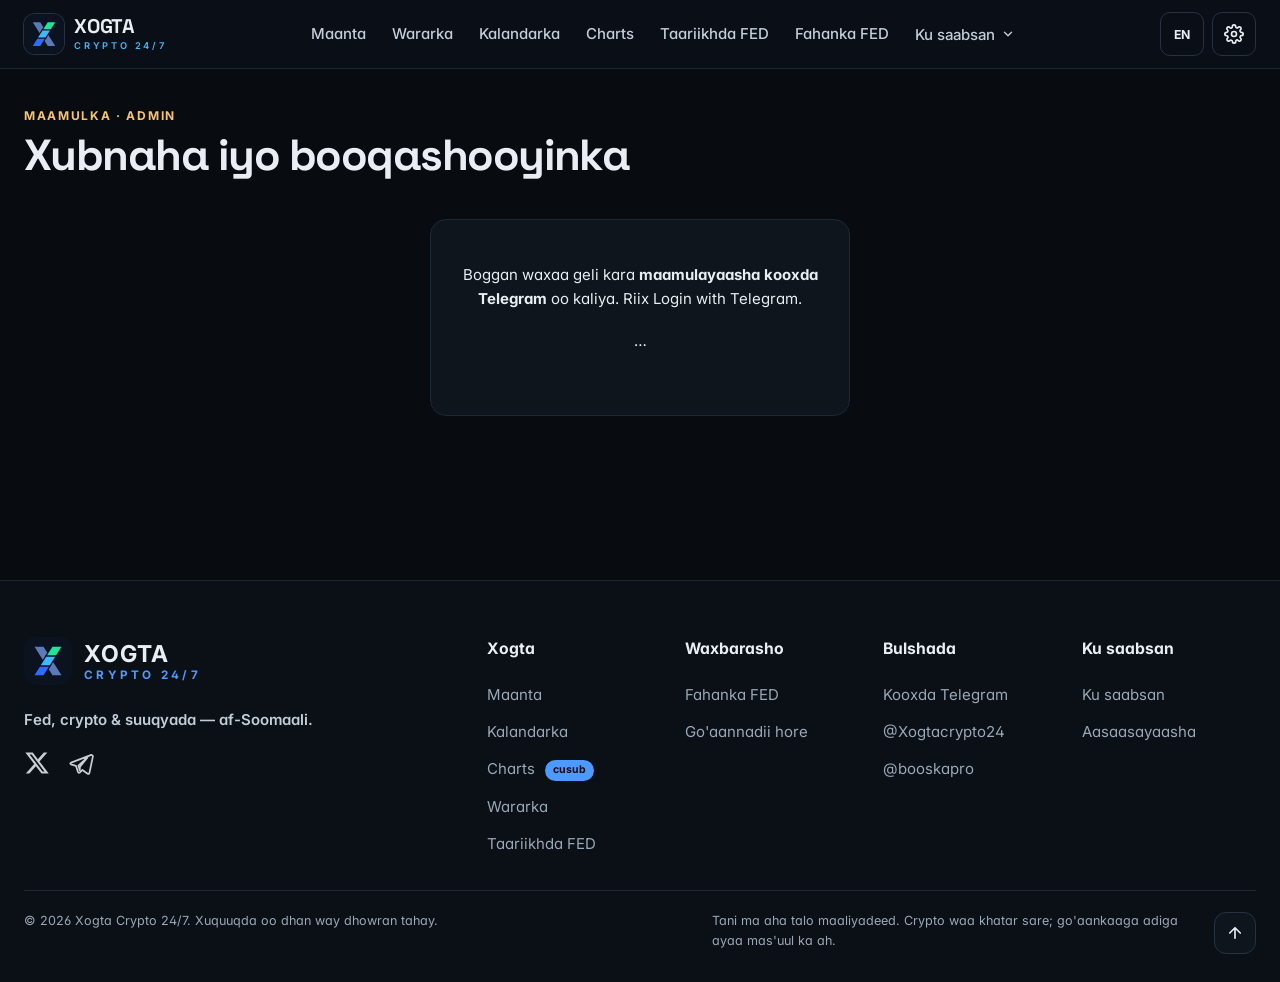
==== admin.html @ 995b8562 "Add files via upload" ====
<!DOCTYPE html>
<html lang="so">
<head>
  <meta charset="utf-8">
  <meta name="viewport" content="width=device-width, initial-scale=1">
  <meta name="robots" content="noindex, nofollow">
  <title>Maamulka · Xogta Crypto 24/7</title>
  <meta name="theme-color" content="#0B1220">
  <link rel="icon" href="logo.svg" type="image/svg+xml">
  <link rel="preconnect" href="https://fonts.googleapis.com">
  <link rel="preconnect" href="https://fonts.gstatic.com" crossorigin>
  <link href="https://fonts.googleapis.com/css2?family=Inter:wght@400;500;600;700&family=Space+Grotesk:wght@500;600;700&display=swap" rel="stylesheet">
  <link rel="stylesheet" href="style.css">
  <script src="config.js"></script>
  <script src="layout.js"></script>
  <style>
    .ad { padding-top: 34px; padding-bottom: 60px; }
    .ad-login { max-width: 420px; margin: 40px auto; text-align: center; }
    .ad-login #ad-w { display: flex; justify-content: center; margin-top: 18px; min-height: 44px; }
    .ad-msg { margin-top: 14px; color: var(--muted); font-size: .9rem; } .ad-msg.bad { color: #F05A5F; }
    .ad-kp { display: grid; grid-template-columns: repeat(4, minmax(0, 1fr)); gap: 12px; margin: 18px 0 22px; }
    .ad-kp div { background: var(--card); border: 1px solid var(--line); border-radius: 16px; padding: 14px 16px; }
    .ad-kp span { display: block; font-size: .75rem; color: var(--muted); } .ad-kp b { font-family: var(--font-display); font-size: 1.7rem; }
    .ad-row { display: flex; justify-content: space-between; align-items: center; gap: 12px; flex-wrap: wrap; margin: 26px 0 10px; }
    .ad-row h2 { margin: 0; font-family: var(--font-display); font-size: 1.25rem; }
    .ad-tools { display: flex; gap: 8px; } .ad-tools input { background: var(--card); border: 1px solid var(--line-2); color: var(--text); border-radius: 10px; padding: 8px 12px; font: inherit; font-size: .85rem; min-width: 200px; }
    .ad-btn { background: var(--text); color: var(--bg); border: 0; border-radius: 10px; padding: 8px 14px; font: 700 .82rem Inter, sans-serif; cursor: pointer; }
    .ad-tbl { width: 100%; border-collapse: collapse; background: var(--card); border: 1px solid var(--line); border-radius: 16px; overflow: hidden; font-size: .86rem; }
    .ad-tbl th { text-align: left; font-size: .72rem; letter-spacing: .05em; text-transform: uppercase; color: var(--muted); background: var(--card-2); padding: 10px 12px; }
    .ad-tbl td { padding: 10px 12px; border-top: 1px solid var(--line); vertical-align: middle; }
    .ad-u { display: flex; align-items: center; gap: 10px; } .ad-u img, .ad-u i { width: 32px; height: 32px; border-radius: 50%; background: var(--card-2); flex-shrink: 0; }
    .ad-u a { color: var(--accent-ink); text-decoration: none; font-size: .78rem; }
    .ad-tag { font-size: .7rem; font-weight: 800; padding: 3px 8px; border-radius: 999px; } .ad-tag.y { background: rgba(43,214,123,.15); color: #2BD67B; } .ad-tag.n { background: rgba(240,90,95,.15); color: #F05A5F; } .ad-tag.a { background: rgba(63,184,255,.15); color: #3FB8FF; }
    .ad-days { width: 100%; border-collapse: collapse; font-size: .82rem; background: var(--card); border: 1px solid var(--line); border-radius: 16px; overflow: hidden; }
    .ad-days th, .ad-days td { padding: 8px 10px; text-align: right; border-top: 1px solid var(--line); } .ad-days th { color: var(--muted); font-size: .7rem; text-transform: uppercase; background: var(--card-2); border-top: 0; } .ad-days td:first-child, .ad-days th:first-child { text-align: left; }
    .ad-scroll { overflow-x: auto; }
    @media (max-width: 760px) { .ad-kp { grid-template-columns: repeat(2, minmax(0, 1fr)); } .ad-hide { display: none; } }
  </style>
</head>
<body>
<header data-header="admin"></header>
<main class="wrap ad">
  <span class="eyebrow">MAAMULKA · ADMIN</span>
  <h1 class="h1">Xubnaha iyo booqashooyinka</h1>
  <div id="ad"></div>
</main>
<footer data-footer></footer>
<script>
(function () {
  "use strict";
  const root = document.getElementById("ad");
  const esc = (s) => String(s == null ? "" : s).replace(/&/g, "&amp;").replace(/</g, "&lt;").replace(/>/g, "&gt;").replace(/"/g, "&quot;");
  const get = (k) => { try { return localStorage.getItem(k); } catch (e) { return null; } };
  const set = (k, v) => { try { v == null ? localStorage.removeItem(k) : localStorage.setItem(k, v); } catch (e) {} };
  const api = (op, body) => fetch("/api/member?op=" + op, { method: body ? "POST" : "GET", headers: { "Content-Type": "application/json" }, body: body ? JSON.stringify(body) : undefined }).then((r) => r.json());
  const dt = (t) => t ? new Date(t).toLocaleString("en-GB", { day: "numeric", month: "short", year: "numeric", hour: "2-digit", minute: "2-digit" }) : "—";
  let DATA = null;

  function login(msg, bad) {
    root.innerHTML = `<div class="ad-login card" style="padding:28px">
      <p>Boggan waxaa geli kara <b>maamulayaasha kooxda Telegram</b> oo kaliya. Riix Login with Telegram.</p>
      <div id="ad-w">…</div><div class="ad-msg${bad ? " bad" : ""}">${msg || ""}</div></div>`;
    api("bot").then((r) => {
      if (!r || !r.bot) { root.querySelector(".ad-msg").textContent = "Bot-ka lama helin."; return; }
      const sc = document.createElement("script"); sc.async = true; sc.src = "https://telegram.org/js/telegram-widget.js?22";
      sc.setAttribute("data-telegram-login", r.bot); sc.setAttribute("data-size", "large"); sc.setAttribute("data-radius", "12"); sc.setAttribute("data-onauth", "XCAdmin(user)");
      const w = root.querySelector("#ad-w"); w.innerHTML = ""; w.appendChild(sc);
    });
  }
  window.XCAdmin = async (user) => {
    const r = await api("login", { user });
    if (r && r.t) { set("xc-mem", r.t); load(); }
    else login(r && r.error ? esc(r.error) : "Ma tihid maamule kooxda.", true);
  };
  async function load() {
    const t = get("xc-mem");
    if (!t) return login();
    root.innerHTML = `<p class="ad-msg">Xogta ayaa soo socota…</p>`;
    const r = await api("list", { t }).catch(() => null);
    if (!r || r.error) return login(r && r.error ? esc(r.error) : "", true);
    DATA = r; render("");
  }
  function render(q) {
    const r = DATA, now = Date.now(), d7 = now - 7 * 864e5;
    const mem = r.members.filter((m) => m.member), today = new Date().toISOString().slice(0, 10);
    const newToday = r.members.filter((m) => m.first && new Date(m.first).toISOString().slice(0, 10) === today).length;
    const new7 = r.members.filter((m) => (m.first || 0) > d7).length, act7 = r.members.filter((m) => (m.last || 0) > d7).length;
    const rows = r.members.filter((m) => !q || (m.name + " " + m.username).toLowerCase().includes(q.toLowerCase()));
    const sum = (k) => r.days.reduce((a, d) => a + (d[k] || 0), 0);
    root.innerHTML = (r.kv ? "" : `<p class="ad-msg bad">Database (KV) lama helin.</p>`) + `
      <div class="ad-kp">
        <div><span>Xubnaha bogga (Telegram login)</span><b>${mem.length}</b></div>
        <div><span>Kooxda Telegram (wadarta)</span><b>${r.group != null ? r.group.toLocaleString("en-US") : "—"}</b></div>
        <div><span>Cusub maanta · 7 maalin</span><b>${newToday} · ${new7}</b></div>
        <div><span>Firfircoon 7 maalin</span><b>${act7}</b></div>
      </div>
      <div class="ad-row"><h2>14-kii maalmood ee u dambeeyay</h2><span class="ad-msg" style="margin:0">Qufulka la arkay: ${sum("charts:gate") + sum("kalandarka:gate") + sum("lacagta:gate")} · login cusub: ${sum("joins")}</span></div>
      <div class="ad-scroll"><table class="ad-days"><tr><th>Maalin</th><th>Charts (bilaash)</th><th>Charts (xubno)</th><th>Kalandarka (bilaash)</th><th>Kalandarka (xubno)</th><th>Qufulka la arkay</th><th>Login cusub</th></tr>
      ${r.days.slice().reverse().map((d) => `<tr><td>${esc(d.d)}</td><td>${d["charts:view"] || 0}</td><td>${d["charts:member"] || 0}</td><td>${d["kalandarka:view"] || 0}</td><td>${d["kalandarka:member"] || 0}</td><td>${(d["charts:gate"] || 0) + (d["kalandarka:gate"] || 0) + (d["lacagta:gate"] || 0)}</td><td>${d.joins || 0}</td></tr>`).join("")}</table></div>
      <div class="ad-row"><h2>Xubnaha (${rows.length})</h2><div class="ad-tools"><input id="ad-q" placeholder="Raadi magac ama @username" value="${esc(q)}"><button class="ad-btn" id="ad-csv">Soo deji CSV</button></div></div>
      <div class="ad-scroll"><table class="ad-tbl"><tr><th>Qofka</th><th>Xaaladda</th><th class="ad-hide">Ku biiray</th><th>Booqashadii u dambaysay</th><th class="ad-hide">Booqasho</th></tr>
      ${rows.map((m) => `<tr><td><div class="ad-u">${m.photo ? `<img src="${esc(m.photo)}" alt="" loading="lazy">` : "<i></i>"}<div><b>${esc(m.name)}</b><br>${m.username ? `<a href="https://t.me/${esc(m.username)}" target="_blank" rel="noopener">@${esc(m.username)}</a>` : `<span class="ad-msg">ID ${esc(m.id)}</span>`}</div></div></td>
        <td>${m.admin ? '<span class="ad-tag a">Admin</span>' : m.member ? '<span class="ad-tag y">Xubin</span>' : '<span class="ad-tag n">Kooxda kuma jiro</span>'}</td>
        <td class="ad-hide">${dt(m.first)}</td><td>${dt(m.last)}</td><td class="ad-hide">${m.views || 0}</td></tr>`).join("") || `<tr><td colspan="5" class="ad-msg">Weli xubno ma jiraan.</td></tr>`}</table></div>
      <p class="ad-msg" style="margin-top:16px"><a href="#" id="ad-out">Ka bax (logout)</a></p>`;
    const qi = root.querySelector("#ad-q");
    qi.addEventListener("input", () => { const v = qi.value; render(v); const n = root.querySelector("#ad-q"); n.focus(); n.setSelectionRange(v.length, v.length); });
    root.querySelector("#ad-csv").addEventListener("click", () => {
      const lines = [["id", "name", "username", "status", "first", "last", "views"].join(",")].concat(r.members.map((m) => [m.id, m.name, m.username, m.admin ? "admin" : m.member ? "member" : "not-member", m.first ? new Date(m.first).toISOString() : "", m.last ? new Date(m.last).toISOString() : "", m.views || 0].map((v) => '"' + String(v).replace(/"/g, '""') + '"').join(",")));
      const a = document.createElement("a"); a.href = URL.createObjectURL(new Blob([lines.join("\n")], { type: "text/csv" })); a.download = "xubnaha-xogta-crypto-" + new Date().toISOString().slice(0, 10) + ".csv"; a.click();
    });
    root.querySelector("#ad-out").addEventListener("click", (e) => { e.preventDefault(); set("xc-mem", null); login(); });
  }
  load();
})();
</script>
</body>
</html>
---- style.css ----
@import url("https://fonts.googleapis.com/css2?family=Inter+Tight:wght@500;600;700;800&display=swap");
/* =========================================================
   Xogta Crypto 24/7 — naqshadda guud
   Midabada waxay ku jiraan "variables" (--bg, --accent ...).
   Mugdi (dark) waa caadi; iftiin (light) waa [data-theme="light"].
   ========================================================= */
:root {
  --bg: #080B10;
  --bg-2: #0B1017;
  --card: #0F151D;
  --card-2: #0B1017;
  --line: #1C2733;
  --line-2: #263240;
  --text: #E8EEF4;
  --text-2: #C3CDD7;
  --muted: #9AA7B4;
  --accent: #4C9AFF;
  --accent-ink: #4C9AFF;
  --on-accent: #080B10;
  --up: #3DD68C;
  --down: #FF7A6B;
  --hawk: #F5A524;
  --hawk-soft: #F5C46B;
  --hawk-bg: #1E1A0E;
  --hawk-line: #4A3B16;
  --dove: #8CC2FF;
  --dove-bg: #0E1A2B;
  --dove-line: #1D3557;
  --ok-bg: #0E2A1D;
  --ok: #5BE49B;
  --radius: 16px;
  --font-scale: 1;
  color-scheme: dark;
}
[data-theme="light"] {
  --bg: #F6F7F9;
  --bg-2: #FFFFFF;
  --card: #FFFFFF;
  --card-2: #F3F5F8;
  --line: #E3E7EC;
  --line-2: #D5DBE2;
  --text: #0F172A;
  --text-2: #334155;
  --muted: #5B6675;
  --up: #047857;
  --down: #C2410C;
  --hawk: #B45309;
  --hawk-soft: #92400E;
  --hawk-bg: #FFF7ED;
  --hawk-line: #FED7AA;
  --dove: #1D4ED8;
  --dove-bg: #EFF6FF;
  --dove-line: #BFDBFE;
  --ok-bg: #ECFDF5;
  --ok: #047857;
  color-scheme: light;
}

* { box-sizing: border-box; }
html { scroll-behavior: smooth; scroll-padding-top: 130px; font-size: calc(15px * var(--font-scale)); }
body {
  margin: 0;
  background: var(--bg);
  color: var(--text);
  font: 400 1rem/1.55 Inter, system-ui, -apple-system, sans-serif;
  -webkit-font-smoothing: antialiased;
}
a { color: var(--accent-ink); }
img { max-width: 100%; }
.wrap { max-width: 1320px; margin: 0 auto; padding: 0 24px; }
.accent { color: var(--accent-ink); }
.muted { color: var(--muted); }
.small { font-size: .87rem; }
.mono { font-family: "JetBrains Mono", ui-monospace, monospace; }
.r { text-align: right; }
.up { color: var(--up); }
.down { color: var(--down); }
.hawk { color: var(--hawk); }
.dove { color: var(--dove); }
.sr-only { position: absolute; width: 1px; height: 1px; overflow: hidden; clip: rect(0 0 0 0); white-space: nowrap; }

/* ---------- Header ---------- */
.site-header { position: sticky; top: 0; z-index: 20; background: color-mix(in srgb, var(--bg-2) 92%, transparent); backdrop-filter: blur(10px); border-bottom: 1px solid var(--line); }
.header-row { display: flex; align-items: center; justify-content: space-between; gap: 14px; padding-top: 12px; padding-bottom: 12px; flex-wrap: wrap; }
.brand { display: flex; align-items: center; gap: 10px; text-decoration: none; color: var(--text); }
.brand-mark { width: 40px; height: 40px; border-radius: 11px; background: var(--accent); display: grid; place-items: center; flex: none; }
.brand-mark svg { stroke: var(--on-accent); }
.brand-name { font-family: "Space Grotesk", sans-serif; font-weight: 700; font-size: 1.35rem; letter-spacing: -0.02em; }
.main-nav { display: flex; gap: 2px; flex-wrap: wrap; }
.main-nav a { padding: 10px 12px; border-radius: 8px; color: var(--text-2); text-decoration: none; font-weight: 500; white-space: nowrap; }
.main-nav a:hover { background: var(--card-2); color: var(--text); }
.main-nav a[aria-current="page"] { background: var(--card-2); color: var(--text); font-weight: 700; }
.header-tools { display: flex; align-items: center; gap: 8px; }
.icon-btn { width: 44px; height: 44px; border-radius: 10px; border: 1px solid var(--line-2); background: transparent; color: var(--text); display: grid; place-items: center; cursor: pointer; }
.icon-btn:hover { background: var(--card-2); }
.status { display: inline-flex; align-items: center; gap: 8px; padding: 6px 12px; border-radius: 999px; font-size: .85rem; font-weight: 600; background: var(--card-2); color: var(--muted); white-space: nowrap; }
.status .dot { width: 8px; height: 8px; border-radius: 50%; background: var(--muted); }
.status.live { background: var(--ok-bg); color: var(--ok); }
.status.live .dot { background: var(--ok); animation: pulse 1.6s infinite; }
.status.warn { background: var(--hawk-bg); color: var(--hawk-soft); }
.status.warn .dot { background: var(--hawk); }
@keyframes pulse { 0%,100% { opacity: 1; } 50% { opacity: .35; } }

@media (max-width: 860px) {
  .main-nav { order: 3; width: 100%; flex-wrap: nowrap; overflow-x: auto; }
  .main-nav a { padding: 8px 10px; font-size: .93rem; }
  .brand-name { font-size: 1.15rem; }
  .brand-mark { width: 34px; height: 34px; }
  .header-row { padding-top: 10px; padding-bottom: 6px; }
}

/* ---------- Theme panel ---------- */
.theme-panel { position: absolute; right: 24px; top: 100%; margin-top: 8px; width: 310px; background: var(--card); border: 1px solid var(--line-2); border-radius: 16px; padding: 18px; display: flex; flex-direction: column; gap: 14px; box-shadow: 0 18px 40px rgba(0,0,0,.35); z-index: 30; }
.theme-panel[hidden] { display: none; }
.theme-panel h2 { margin: 0; font-size: 1.05rem; }
.theme-panel .label { font-size: .85rem; color: var(--muted); margin-bottom: 8px; }
.swatches { display: flex; gap: 10px; flex-wrap: wrap; }
.swatch { width: 44px; height: 44px; border-radius: 50%; border: 3px solid transparent; cursor: pointer; }
.swatch[aria-pressed="true"] { border-color: var(--text); }
.seg { display: grid; grid-template-columns: repeat(3, minmax(0, 1fr)); gap: 8px; }
.seg button { padding: 10px 6px; border-radius: 10px; border: 1px solid var(--line-2); background: transparent; color: var(--text-2); font: 600 .87rem Inter, sans-serif; cursor: pointer; min-height: 44px; }
.seg button[aria-pressed="true"] { border: 2px solid var(--accent); color: var(--text); }

/* ---------- Ticker ---------- */
.ticker { overflow: hidden; border-top: 1px solid var(--line); background: var(--card-2); }
.ticker-track { display: flex; gap: 32px; width: max-content; padding: 9px 24px; font: 500 .87rem "JetBrains Mono", monospace; white-space: nowrap; animation: scroll 55s linear infinite; }
.ticker:hover .ticker-track { animation-play-state: paused; }
.ticker-item .sym { color: var(--muted); margin-right: 6px; }
@keyframes scroll { from { transform: translateX(0); } to { transform: translateX(-50%); } }
@media (prefers-reduced-motion: reduce) { .ticker-track { animation: none; } html { scroll-behavior: auto; } }

/* ---------- Sections & cards ---------- */
.section { padding: 28px 0 6px; }
.section-head { display: flex; justify-content: space-between; align-items: flex-end; gap: 16px; flex-wrap: wrap; margin-bottom: 16px; }
.eyebrow { display: inline-block; font-size: .8rem; font-weight: 700; letter-spacing: .08em; color: var(--hawk-soft); margin-bottom: 6px; text-transform: uppercase; }
.h1 { font-family: "Space Grotesk", sans-serif; font-size: clamp(1.9rem, 4vw, 2.9rem); line-height: 1.1; letter-spacing: -0.02em; margin: 0 0 10px; }
.h2 { font-family: "Space Grotesk", sans-serif; font-size: clamp(1.35rem, 2.3vw, 1.75rem); line-height: 1.2; margin: 0; }
.h3 { font-family: "Space Grotesk", sans-serif; font-size: 1.25rem; margin: 4px 0 10px; }
.lead { font-size: 1.12rem; color: var(--text-2); margin: 0; max-width: 760px; }
.note { font-size: .87rem; color: var(--muted); margin: 12px 0 0; }
.card { background: var(--card); border: 1px solid var(--line); border-radius: var(--radius); padding: 20px; }
.card-2 { background: var(--card-2); border-radius: 12px; padding: 14px; }
.grid { display: grid; gap: 14px; grid-template-columns: repeat(auto-fit, minmax(var(--min, 240px), 1fr)); }
.chip { display: inline-flex; align-items: center; gap: 6px; padding: 3px 10px; border-radius: 999px; font-size: .8rem; font-weight: 700; background: var(--card-2); color: var(--text-2); }
.chip.ok { background: var(--ok-bg); color: var(--ok); }
.chip.hawk { background: var(--hawk-bg); color: var(--hawk-soft); }
.chip.dove { background: var(--dove-bg); color: var(--dove); }
.btn { display: inline-flex; align-items: center; justify-content: center; gap: 8px; padding: 12px 18px; min-height: 44px; border-radius: 10px; border: 0; background: var(--accent); color: var(--on-accent); font: 700 .95rem Inter, sans-serif; text-decoration: none; cursor: pointer; }
.btn.ghost { background: transparent; color: var(--text); border: 1px solid var(--line-2); }

/* ---------- KPI ---------- */
.kpi { display: flex; flex-direction: column; gap: 4px; }
.kpi-label { font-size: .87rem; color: var(--muted); }
.kpi-value { font-family: "Space Grotesk", sans-serif; font-size: 1.95rem; font-weight: 700; line-height: 1.15; }
.kpi-sub { font-size: .87rem; color: var(--muted); }
.fng-bar { position: relative; height: 8px; border-radius: 4px; margin-top: 8px; background: linear-gradient(90deg, #FF7A6B, #F5A524 35%, #9AA7B4 50%, #8BD17C 65%, #3DD68C); }
.fng-pin { position: absolute; top: -4px; width: 4px; height: 16px; border-radius: 2px; background: var(--text); left: 50%; transition: left .6s; display: none; }

/* ---------- FED decisions ---------- */
.decision { background: var(--card-2); border: 1px solid var(--line); border-radius: 14px; padding: 18px; display: flex; flex-direction: column; gap: 6px; }
.decision.next { background: var(--hawk-bg); border-color: var(--hawk-line); }
.decision .when { font-size: .78rem; font-weight: 700; letter-spacing: .06em; color: var(--muted); text-transform: uppercase; }
.decision.next .when { color: var(--hawk-soft); }
.decision .what { font-family: "Space Grotesk", sans-serif; font-size: 1.5rem; font-weight: 700; }
.decision .detail { color: var(--text-2); }
.countdown { display: flex; gap: 10px; flex-wrap: wrap; }
.countdown div { background: var(--card); border: 1px solid var(--line); border-radius: 10px; padding: 8px 12px; text-align: center; min-width: 64px; }
.countdown b { display: block; font: 700 1.4rem "JetBrains Mono", monospace; }
.countdown span { font-size: .75rem; color: var(--muted); }

/* ---------- Coins table ---------- */
.table-card { padding: 0; overflow: hidden; }
.table-scroll { overflow-x: auto; }
table.data { width: 100%; border-collapse: collapse; }
.data th { text-align: left; font-size: .78rem; font-weight: 600; letter-spacing: .05em; text-transform: uppercase; color: var(--muted); padding: 14px 16px; border-bottom: 1px solid var(--line); white-space: nowrap; }
.data th.r { text-align: right; }
.data td { padding: 14px 16px; border-bottom: 1px solid var(--line); white-space: nowrap; }
.data tr:last-child td { border-bottom: 0; }
.data tbody tr:hover { background: var(--card-2); }
.coin-cell { display: flex; align-items: center; gap: 12px; }
.coin-icon { width: 32px; height: 32px; border-radius: 50%; display: grid; place-items: center; font: 700 .8rem Inter, sans-serif; color: #080B10; flex: none; }
.coin-name { font-weight: 600; }
.coin-sym { color: var(--muted); font-size: .87rem; }
.price { font-family: "JetBrains Mono", monospace; font-weight: 700; border-radius: 6px; padding: 2px 6px; transition: background-color .8s; }
.flash-up { background-color: rgba(61, 214, 140, .25); transition: none; }
.flash-down { background-color: rgba(255, 122, 107, .25); transition: none; }
.chg { font-weight: 700; }
.rank { color: var(--muted); width: 32px; }
.spark { display: block; margin-left: auto; }
.skeleton { display: inline-block; height: 14px; width: 80px; border-radius: 4px; background: linear-gradient(90deg, var(--card-2), var(--line), var(--card-2)); background-size: 200% 100%; animation: shimmer 1.4s infinite; }
@keyframes shimmer { from { background-position: 200% 0; } to { background-position: -200% 0; } }
@media (max-width: 760px) { .hide-sm { display: none; } .data td, .data th { padding: 12px 10px; } }
@media (max-width: 480px) {
  .hide-xs { display: none; }
  .coin-icon { display: none; }
  .data td, .data th { padding: 12px 8px; }
  .price, .chg { font-size: .87rem; }
  .kpi-value { font-size: 1.65rem; }
}

/* ---------- Soon ---------- */
.soon { border-style: dashed; border-color: var(--line-2); }
.soon-list { margin: 12px 0 0; padding-left: 20px; color: var(--text-2); }
.soon-list li { margin: 4px 0; }

/* ---------- FED education ---------- */
.chain { display: flex; flex-wrap: wrap; gap: 10px; align-items: stretch; }
.step { flex: 1 1 160px; background: var(--card); border: 1px solid var(--line); border-radius: 14px; padding: 16px; display: flex; flex-direction: column; gap: 4px; }
.step .num, .num { font: 500 .8rem "JetBrains Mono", monospace; color: var(--accent-ink); }
.step span:last-child { font-size: .87rem; color: var(--muted); }
.step.hi { background: var(--hawk-bg); border-color: var(--hawk-line); }
.step.hi .num { color: var(--hawk-soft); }
.chev { display: flex; align-items: center; color: var(--muted); font-size: 22px; }
@media (max-width: 760px) { .chev { display: none; } }
.effects { list-style: none; margin: 0; padding: 0; display: flex; flex-direction: column; gap: 8px; }
.effects li { display: flex; justify-content: space-between; gap: 12px; padding: 10px 12px; background: var(--card-2); border-radius: 10px; }
.side-hawk { border-color: var(--hawk-line); }
.side-dove { border-color: var(--dove-line); }

.lessons { display: flex; flex-direction: column; gap: 10px; }
.lesson { background: var(--card); border: 1px solid var(--line); border-radius: 14px; }
.lesson summary { list-style: none; cursor: pointer; padding: 18px 20px; display: flex; gap: 16px; align-items: center; min-height: 44px; }
.lesson summary::-webkit-details-marker { display: none; }
.lesson summary .num { flex: none; width: 70px; }
.lesson summary b { font-size: 1.08rem; flex: 1; }
.lesson summary .time { color: var(--muted); font-size: .85rem; white-space: nowrap; }
.lesson summary::after { content: "+"; font-size: 1.4rem; color: var(--muted); width: 20px; text-align: center; }
.lesson[open] summary::after { content: "−"; }
.lesson[open] { border-color: var(--accent); }
.lesson-body { padding: 0 20px 20px 106px; color: var(--text-2); }
.lesson-body p { margin: 0 0 10px; max-width: 780px; }
.lesson-body .example { background: var(--card-2); border-radius: 10px; padding: 12px 14px; margin-top: 6px; }
@media (max-width: 640px) { .lesson-body { padding: 0 18px 18px; } .lesson summary .num { width: auto; } }
.gloss .card p, .values .card p { margin: 4px 0 0; font-size: .93rem; color: var(--text-2); }

/* ---------- About ---------- */
.founder { display: flex; gap: 28px; align-items: center; flex-wrap: wrap; padding: 32px; }
.founder-photo { width: 150px; height: 150px; border-radius: 24px; background: var(--card-2); border: 1px solid var(--line-2); display: grid; place-items: center; font: 700 4rem "Space Grotesk", sans-serif; color: var(--accent); flex: none; overflow: hidden; }
.founder-photo img { width: 100%; height: 100%; object-fit: cover; }
.founder-body { flex: 1 1 380px; }
.founder-name { font-family: "Space Grotesk", sans-serif; font-size: 2.6rem; margin: 0; line-height: 1.1; }
.socials { display: flex; flex-wrap: wrap; gap: 8px; margin-top: 14px; }

/* ---------- Footer ---------- */
.site-footer { margin-top: 48px; border-top: 1px solid var(--line); background: var(--bg-2); }
.footer-grid { display: grid; gap: 24px; grid-template-columns: repeat(auto-fit, minmax(180px, 1fr)); padding-top: 32px; }
.footer-grid a { display: block; color: var(--text-2); text-decoration: none; padding: 4px 0; }
.footer-grid a:hover { color: var(--text); }
.footer-bottom { display: flex; justify-content: space-between; gap: 12px; flex-wrap: wrap; padding: 18px 0 28px; margin-top: 24px; border-top: 1px solid var(--line); font-size: .82rem; color: var(--muted); }

/* ---------- Taariikhda FED ---------- */
.chips { display: flex; flex-wrap: wrap; gap: 6px; }
.chips button { padding: 9px 13px; min-height: 40px; border-radius: 8px; border: 1px solid var(--line-2); background: var(--card); color: var(--text-2); font: 600 .87rem Inter, sans-serif; cursor: pointer; }
.chips button[aria-pressed="true"] { background: var(--text); color: var(--bg); border-color: var(--text); }
.years { display: grid; grid-template-columns: repeat(auto-fill, minmax(118px, 1fr)); gap: 8px; }
.year { text-align: left; border: 1px solid var(--line); background: var(--card); color: var(--text); border-radius: 10px; padding: 10px 12px; min-height: 64px; display: flex; flex-direction: column; gap: 2px; cursor: pointer; font: inherit; }
.year b { font-size: 1.05rem; }
.year span { font-size: .78rem; font-weight: 600; color: var(--muted); }
.year.hike { background: var(--hawk-bg); border-color: var(--hawk-line); }
.year.hike span { color: var(--hawk-soft); }
.year.cut { background: var(--dove-bg); border-color: var(--dove-line); }
.year.cut span { color: var(--dove); }
.year.mixed span { color: var(--text-2); }
.year[aria-pressed="true"] { outline: 3px solid var(--accent); outline-offset: 1px; }
.year:hover { border-color: var(--accent); }
.stats { display: flex; flex-wrap: wrap; gap: 22px; }
.stats div { display: flex; flex-direction: column; }
.stats span { font-size: .85rem; color: var(--muted); }
.stats b { font-size: 1.2rem; }
.months { display: grid; grid-template-columns: repeat(auto-fit, minmax(118px, 1fr)); gap: 8px; }
.month { text-align: left; border: 1px solid var(--line); background: var(--card); color: var(--text); border-radius: 12px; padding: 12px; display: flex; flex-direction: column; gap: 6px; cursor: pointer; font: inherit; min-height: 120px; }
.month b { font-size: 1rem; }
.month .m-sub { font-size: .78rem; color: var(--muted); }
.month .m-val { font-size: .87rem; font-weight: 600; margin-top: auto; }
.month.hike { border-color: var(--hawk-line); }
.month.cut { border-color: var(--dove-line); }
.month.empty { background: var(--card-2); border-style: dashed; color: var(--muted); }
.month[aria-pressed="true"] { outline: 3px solid var(--accent); outline-offset: 1px; }
.legend { display: flex; flex-wrap: wrap; gap: 16px; font-size: .85rem; color: var(--text-2); }
.legend i { display: inline-block; width: 12px; height: 4px; border-radius: 2px; vertical-align: middle; margin-right: 6px; }
.chart-box { width: 100%; overflow: hidden; }
.chart-box svg { display: block; width: 100%; height: auto; }
.summary { background: var(--card-2); border-radius: 12px; padding: 16px 18px; }
.summary p { margin: 6px 0 0; color: var(--text-2); max-width: 900px; }
@media (max-width: 640px) {
  .years { grid-template-columns: repeat(3, minmax(0, 1fr)); gap: 6px; }
  .year { padding: 8px 10px; min-height: 56px; }
  .months { grid-template-columns: repeat(2, minmax(0, 1fr)); }
  .chips { flex-wrap: nowrap; overflow-x: auto; padding-bottom: 4px; }
  .chips button { white-space: nowrap; }
}

/* ---------- AI Agent, Filashada, Wararka ---------- */
.split { display: flex; flex-wrap: wrap; gap: 16px; align-items: flex-start; }
.split > :first-child { flex: 999 1 560px; }
.split > :last-child { flex: 1 1 320px; }
.post { display: flex; gap: 14px; padding: 14px 0; border-bottom: 1px solid var(--line); }
.post:last-child { border-bottom: 0; }
.post-time { flex: none; width: 92px; font-size: .8rem; color: var(--muted); padding-top: 2px; }
.post-body { flex: 1; min-width: 0; }
.post-title { font-weight: 700; font-size: 1.02rem; }
.post-body p { margin: 4px 0 8px; color: var(--text-2); font-size: .93rem; }
.post-meta { display: flex; flex-wrap: wrap; gap: 8px; align-items: center; }
@media (max-width: 560px) { .post { flex-direction: column; gap: 4px; } .post-time { width: auto; } }
.odds-row { margin-bottom: 12px; }
.odds-head { display: flex; justify-content: space-between; margin-bottom: 6px; }
.bar { height: 12px; border-radius: 6px; background: var(--card-2); overflow: hidden; }
.bar div { height: 12px; border-radius: 6px; }
.news-item { padding: 16px 0; border-bottom: 1px solid var(--line); display: flex; flex-direction: column; gap: 6px; }
.news-item:last-child { border-bottom: 0; }
.news-title { margin: 0; font-size: 1.08rem; line-height: 1.35; }

/* ---------- Luqadda ---------- */
html[data-lang="en"] .so { display: none !important; }
html:not([data-lang="en"]) .en { display: none !important; }
.lang-switch { display: flex; border: 1px solid var(--line-2); border-radius: 10px; overflow: hidden; }
.lang-switch button { min-width: 44px; min-height: 42px; padding: 0 10px; border: 0; background: transparent; color: var(--muted); font: 700 .85rem Inter, sans-serif; cursor: pointer; }
.lang-switch button[aria-pressed="true"] { background: var(--accent); color: var(--on-accent); }

/* ---------- Dejinta: menu yar ---------- */
.theme-panel { width: 290px; padding: 6px 0; gap: 0; border-radius: 14px; }
.set-row { display: flex; align-items: center; justify-content: space-between; gap: 12px; padding: 10px 16px; font-size: .95rem; color: var(--text); }
.set-row + .set-row { border-top: 1px solid var(--line); }
.pill-seg { display: flex; padding: 3px; gap: 2px; background: var(--card-2); border: 1px solid var(--line); border-radius: 10px; }
.pill-seg button { min-width: 36px; height: 32px; padding: 0 8px; border: 0; border-radius: 7px; background: transparent; color: var(--muted); font: 700 .82rem Inter, sans-serif; display: grid; place-items: center; cursor: pointer; }
.pill-seg button:hover { color: var(--text); }
.pill-seg button[aria-pressed="true"] { background: var(--card); color: var(--text); box-shadow: 0 1px 3px rgba(0,0,0,.25); }
.dots { display: flex; gap: 8px; }
.dot-sw { width: 22px; height: 22px; border-radius: 50%; border: 2px solid transparent; outline: 2px solid transparent; cursor: pointer; padding: 0; }
.dot-sw[aria-pressed="true"] { outline-color: var(--text); outline-offset: 2px; }
.lang-btn { font: 700 .82rem Inter, sans-serif; width: 44px; }

/* ---------- Ku saabsan: mega menu ---------- */
.nav-drop { display: inline-flex; align-items: center; gap: 6px; padding: 10px 12px; border-radius: 8px; border: 0; background: transparent; color: var(--text-2); font: 500 1rem Inter, sans-serif; cursor: pointer; white-space: nowrap; }
.nav-drop:hover, .nav-drop[aria-expanded="true"] { background: var(--card-2); color: var(--text); }
.nav-drop[aria-current="page"] { color: var(--text); font-weight: 700; }
.nav-drop .chev-ic { transition: transform .2s; }
.nav-drop[aria-expanded="true"] .chev-ic { transform: rotate(180deg); }
.mega { position: absolute; left: 0; right: 0; top: 100%; background: #0E0E0C; color: #F3F1EA; border-bottom: 1px solid #2A2A27; box-shadow: 0 30px 60px rgba(0,0,0,.45); z-index: 25; animation: megaIn .18s ease-out; }
.mega[hidden] { display: none; }
@keyframes megaIn { from { opacity: 0; transform: translateY(-6px); } to { opacity: 1; transform: none; } }
.mega-inner { padding-top: 34px; padding-bottom: 40px; }
.mega-head { display: inline-flex; align-items: center; gap: 16px; color: #F3F1EA; text-decoration: underline; text-underline-offset: 6px; text-decoration-thickness: 1px; font-family: "Space Grotesk", sans-serif; font-size: 1.7rem; letter-spacing: -.02em; }
.mega-arrow { width: 42px; height: 42px; border-radius: 50%; border: 1px solid #4A4A45; display: grid; place-items: center; transition: background .2s, color .2s; }
.mega-head:hover .mega-arrow { background: #F3F1EA; color: #0E0E0C; }
.mega-cols { display: grid; grid-template-columns: repeat(3, minmax(0, 1fr)); gap: 28px; margin-top: 26px; padding-top: 30px; border-top: 1px solid #2A2A27; }
.mm-label { font-family: "JetBrains Mono", monospace; font-size: .74rem; letter-spacing: .08em; color: #8C8A82; margin-bottom: 18px; }
.mm-item { display: block; text-decoration: none; padding: 8px 0 12px; }
.mm-t { display: block; color: #F3F1EA; font-size: 1.08rem; }
.mm-s { display: block; color: #A3A199; font-size: .88rem; margin-top: 2px; line-height: 1.4; }
.mm-item:hover .mm-t { text-decoration: underline; text-underline-offset: 4px; }
@media (max-width: 760px) {
  .mega { max-height: calc(100vh - 120px); overflow-y: auto; }
  .mega-inner { padding-top: 22px; padding-bottom: 26px; }
  .mega-head { font-size: 1.3rem; }
  .mega-cols { grid-template-columns: 1fr; gap: 6px; margin-top: 18px; padding-top: 18px; }
  .mm-label { margin: 12px 0 6px; }
  .nav-drop { padding: 8px 10px; font-size: .93rem; }
}

/* ---------- Bogga Ku saabsan ---------- */
.about { padding-bottom: 40px; }
.ab-hero { padding: 64px 0 40px; max-width: 900px; }
.ab-title { font-family: "Space Grotesk", sans-serif; font-size: clamp(2.2rem, 6vw, 4.2rem); line-height: 1.04; letter-spacing: -.035em; margin: 14px 0 18px; }
.ab-row { display: grid; grid-template-columns: 260px minmax(0, 1fr); gap: 32px; padding: 40px 0; border-top: 1px solid var(--line); scroll-margin-top: 90px; }
.ab-label h2 { font-family: "Space Grotesk", sans-serif; font-size: 1.35rem; margin: 6px 0 0; }
.mm-num { font-family: "JetBrains Mono", monospace; font-size: .78rem; color: var(--muted); letter-spacing: .08em; }
.ab-body { max-width: 760px; }
.ab-body p { color: var(--text-2); line-height: 1.7; margin: 0 0 14px; }
.ab-big { font-size: 1.3rem; color: var(--text) !important; line-height: 1.5 !important; }
.ab-offer { display: grid; grid-template-columns: repeat(2, minmax(0, 1fr)); gap: 0; margin-top: 18px; border-top: 1px solid var(--line); }
.ab-offer a { display: block; padding: 16px 16px 16px 0; border-bottom: 1px solid var(--line); text-decoration: none; }
.ab-offer b { display: block; color: var(--text); font-weight: 600; }
.ab-offer span { display: block; color: var(--muted); font-size: .9rem; margin-top: 3px; }
.ab-offer a:hover b { text-decoration: underline; text-underline-offset: 4px; }
.fd { display: flex; align-items: center; gap: 22px; flex-wrap: wrap; }
.fd-photo { width: 140px; height: 140px; border-radius: 50%; background: var(--card-2); border: 1px solid var(--line-2); display: grid; place-items: center; font: 700 3.4rem "Space Grotesk", sans-serif; color: var(--accent); overflow: hidden; flex: none; }
.fd-photo.has-img { background: #fff; }
.fd-photo img { width: 100%; height: 100%; object-fit: cover; }
.fd-handle { display: inline-block; margin-top: 8px; font-weight: 600; }
.fd-quote { margin: 26px 0 20px; padding: 0 0 0 18px; border-left: 3px solid var(--accent); font-family: "Space Grotesk", sans-serif; font-size: 1.45rem; line-height: 1.35; color: var(--text); }
@media (max-width: 760px) {
  .ab-hero { padding: 36px 0 24px; }
  .ab-row { grid-template-columns: 1fr; gap: 14px; padding: 28px 0; }
  .ab-offer { grid-template-columns: 1fr; }
  .fd-photo { width: 104px; height: 104px; }
  .fd-quote { font-size: 1.2rem; }
}

/* ---------- Logo ---------- */
.brand-logo { display: grid; flex: none; border-radius: 11px; box-shadow: 0 0 0 1px var(--line-2); }
.brand-logo svg { display: block; border-radius: 11px; }
.brand-wm span { display: block; font: 800 1.32rem "Space Grotesk", sans-serif; letter-spacing: -.01em; line-height: 1; color: var(--text); }
.brand-wm em { display: block; font: 600 .62rem Inter, sans-serif; font-style: normal; letter-spacing: .3em; color: #3FB8FF; margin-top: 4px; }
[data-theme="light"] .brand-wm em { color: #1D6FD8; }
@media (max-width: 860px) { .brand-logo svg { width: 36px; height: 36px; } .brand-wm span { font-size: 1.15rem; } }

/* ---------- Kaarka aasaasaha ---------- */
.fcard { margin: 8px 0 56px; border: 1px solid var(--line-2); border-radius: 28px; padding: 56px 64px; display: flex; gap: 64px; align-items: center;
  background: radial-gradient(900px 500px at 78% 115%, color-mix(in srgb, var(--accent) 26%, transparent) 0%, transparent 60%), linear-gradient(135deg, color-mix(in srgb, var(--accent) 10%, var(--card)) 0%, var(--card) 60%); scroll-margin-top: 90px; }
.fcard-photo { width: 280px; height: 280px; border-radius: 50%; flex: none; overflow: hidden; display: grid; place-items: center; background: var(--card-2); border: 6px solid var(--bg); box-shadow: 0 0 0 2px color-mix(in srgb, var(--accent) 45%, transparent), 0 30px 60px rgba(0,0,0,.4); font: 700 5rem "Space Grotesk", sans-serif; color: var(--accent); }
.fcard-photo.has-img { background: #fff; }
.fcard-photo img { width: 100%; height: 100%; object-fit: cover; }
.fcard-body { flex: 1; min-width: 0; }
.fcard-lab { font: 700 .78rem Inter, sans-serif; letter-spacing: .14em; color: var(--accent-ink); }
.fcard-name { font: 700 clamp(2.2rem, 5vw, 3rem) "Space Grotesk", sans-serif; letter-spacing: -.03em; margin: 12px 0 8px; line-height: 1.05; }
.fcard-role { color: var(--muted); font-size: 1.05rem; margin: 0; }
.fcard-quote { margin: 24px 0; padding: 18px 24px; border-left: 3px solid var(--accent); background: color-mix(in srgb, var(--accent) 9%, transparent); border-radius: 0 14px 14px 0; font: 700 1.3rem "Space Grotesk", sans-serif; line-height: 1.4; color: var(--text); }
.fcard-text { color: var(--text-2); font-size: 1.05rem; line-height: 1.75; margin: 0; max-width: 640px; }
.fcard-btns { display: flex; flex-wrap: wrap; gap: 10px; margin-top: 24px; }
.fbtn { display: inline-flex; align-items: center; gap: 10px; min-height: 46px; padding: 0 20px; border-radius: 12px; border: 1px solid var(--line-2); background: color-mix(in srgb, var(--text) 4%, transparent); color: var(--text); font-weight: 700; text-decoration: none; }
.fbtn:hover { border-color: var(--accent); }
@media (max-width: 860px) {
  .fcard { flex-direction: column; text-align: center; padding: 36px 22px; gap: 26px; }
  .fcard-photo { width: 180px; height: 180px; }
  .fcard-quote { text-align: left; font-size: 1.12rem; }
  .fcard-text { text-align: left; }
  .fcard-btns { justify-content: center; }
}

/* ---------- CUSUB ---------- */
.new-badge { display: inline-flex; align-items: center; gap: 6px; margin-right: 10px; padding: 3px 9px; border-radius: 999px; background: var(--ok-bg); color: var(--ok); font: 800 .7rem Inter, sans-serif; letter-spacing: .08em; vertical-align: 2px; }
.new-badge::before { content: ""; width: 7px; height: 7px; border-radius: 50%; background: var(--ok); animation: pulse 1.6s infinite; }
.post.is-new { background: color-mix(in srgb, var(--ok) 6%, transparent); border-radius: 14px; margin: 0 -12px; padding-left: 12px; padding-right: 12px; }

/* ---------- Telegram ---------- */
.tg-card { display: flex; align-items: center; gap: 28px; padding: 34px 38px; border-radius: 24px; border: 1px solid color-mix(in srgb, #2AABEE 35%, var(--line-2));
  background: radial-gradient(600px 300px at 90% 120%, rgba(42,171,238,.22), transparent 60%), linear-gradient(135deg, color-mix(in srgb, #2AABEE 10%, var(--card)), var(--card)); }
.tg-ic { width: 72px; height: 72px; border-radius: 50%; background: #2AABEE; color: #fff; display: grid; place-items: center; flex: none; box-shadow: 0 12px 30px rgba(42,171,238,.35); }
.tg-ic svg { margin-left: -3px; }
.tg-body { flex: 1; min-width: 0; }
.tg-title { font: 700 1.8rem "Space Grotesk", sans-serif; letter-spacing: -.02em; margin: 6px 0 8px; }
.tg-text { color: var(--text-2); margin: 0; max-width: 640px; line-height: 1.6; }
.tg-meta { margin-top: 10px; color: var(--muted); font-size: .92rem; } .tg-meta #tg-members { color: var(--text); font-weight: 700; }
.tg-btn { flex: none; display: inline-flex; align-items: center; gap: 8px; min-height: 52px; padding: 0 26px; border-radius: 14px; background: #2AABEE; color: #fff; font-weight: 700; font-size: 1.02rem; text-decoration: none; box-shadow: 0 10px 24px rgba(42,171,238,.3); }
.tg-btn:hover { background: #1E96D4; }
@media (max-width: 760px) { .tg-card { flex-direction: column; align-items: flex-start; padding: 26px 22px; gap: 16px; } .tg-btn { width: 100%; justify-content: center; } .tg-ic { width: 58px; height: 58px; } }

/* ---------- Wararka warbaahinta ---------- */
.media-list { display: flex; flex-direction: column; }
.media-item { display: block; padding: 14px 0; border-bottom: 1px solid var(--line); text-decoration: none; color: inherit; }
.media-item:last-child { border-bottom: 0; }
.media-item:hover .media-title { color: var(--accent-ink); text-decoration: underline; text-underline-offset: 3px; }
.media-meta { display: flex; align-items: center; gap: 10px; flex-wrap: wrap; margin-bottom: 4px; }
.media-meta .new-badge { margin-right: 0; }
.media-src { font: 700 .78rem Inter, sans-serif; letter-spacing: .04em; text-transform: uppercase; color: var(--muted); }
.media-title { display: block; font-weight: 600; font-size: 1.04rem; line-height: 1.45; color: var(--text); }

/* ---------- Telegram + X badhamada ---------- */
.tg-actions { display: flex; flex-direction: column; gap: 10px; flex: none; }
.x-btn { display: inline-flex; align-items: center; justify-content: center; gap: 8px; min-height: 46px; padding: 0 20px; border-radius: 14px; border: 1px solid var(--line-2); background: color-mix(in srgb, var(--text) 5%, transparent); color: var(--text); font-weight: 700; text-decoration: none; }
.x-btn:hover { border-color: var(--text); }

/* ---------- Qoraalka dheer: "Akhri dhammaan" ---------- */
.post-text.clamp p:not(:first-child) { display: none; }
.post-more { border: 0; background: none; padding: 2px 0 8px; color: var(--accent-ink); font: 600 .88rem Inter, sans-serif; cursor: pointer; }

/* ---------- Menu-ga taleefanka (☰) ---------- */
.menu-btn, .drawer, .drawer-bg { display: none; }
@media (max-width: 760px) {
  .menu-btn { display: grid; }
  .header-tools #theme-btn, .header-tools .lang-btn { display: none; }
  .main-nav { display: none !important; }
  .drawer-bg { display: block; position: fixed; inset: 0; z-index: 40; background: rgba(3,6,12,.55); backdrop-filter: blur(6px); -webkit-backdrop-filter: blur(6px); opacity: 0; transition: opacity .2s; }
  .drawer-bg.open { opacity: 1; }
  .drawer { display: block; position: fixed; top: 0; right: 0; bottom: 0; z-index: 41; width: min(84vw, 360px); overflow-y: auto;
    padding: 18px 26px calc(28px + env(safe-area-inset-bottom)); background: linear-gradient(180deg, color-mix(in srgb, var(--accent) 6%, var(--bg-2)), var(--bg-2));
    border-left: 1px solid var(--line-2); box-shadow: -20px 0 50px rgba(0,0,0,.4); transform: translateX(100%); transition: transform .22s ease; }
  .drawer.open { transform: none; }
  .drawer[hidden], .drawer-bg[hidden] { display: none; }
  .dr-close { margin-left: auto; display: grid; }
  .dr-main { display: flex; flex-direction: column; margin-top: 10px; }
  .dr-big { padding: 12px 0; font: 700 1.5rem "Space Grotesk", sans-serif; letter-spacing: -.01em; color: var(--text); text-decoration: none; }
  .dr-big[aria-current="page"] { color: var(--accent-ink); }
  .dr-sep { height: 1px; background: var(--line-2); margin: 14px 0 6px; }
  .dr-label { margin: 22px 0 8px; font: 700 .74rem Inter, sans-serif; letter-spacing: .14em; color: var(--muted); }
  .dr-link { display: block; padding: 9px 0; font-size: 1.08rem; color: var(--text-2); text-decoration: none; }
  .dr-link:hover { color: var(--text); }
  .dr-set { display: flex; align-items: center; justify-content: space-between; padding: 8px 0; color: var(--text-2); }
  .dr-foot { margin-top: 26px; font-size: .8rem; color: var(--muted); }
  .header-row { flex-wrap: nowrap; padding-top: 10px; padding-bottom: 10px; }
  .header-tools { gap: 8px; }
  .header-tools .icon-btn { width: 42px; height: 42px; min-height: 42px; }
  .status { padding: 6px 10px; font-size: .78rem; }
  .brand-logo svg { width: 34px; height: 34px; }
  .brand-wm span { font-size: 1.08rem; }
  .brand-wm em { font-size: .55rem; letter-spacing: .26em; }

  /* qoraalka */
  h1:not(.ab2-title), .h1 { font-size: 1.65rem !important; line-height: 1.2 !important; letter-spacing: -.02em; }
  .h2 { font-size: 1.3rem; }
  .lead { font-size: 1rem; }
  .section { padding-top: 22px; padding-bottom: 6px; }
  .card { padding: 16px; border-radius: 16px; }

  /* go'aannada FED: 2 tiir */
  .dec-grid { grid-template-columns: 1fr 1fr !important; gap: 10px !important; }
  .dec-grid > .next { grid-column: 1 / -1; }
  .dec-grid .decision { padding: 14px; }
  .dec-grid .decision .when { font-size: .66rem; letter-spacing: .06em; }
  .dec-grid .decision .what { font-size: 1.15rem; }
  .dec-grid .decision .detail { font-size: .8rem; }
  .dec-grid .decision.next .what { font-size: 1.2rem; line-height: 1.3; }
  .status { max-width: 110px; overflow: hidden; white-space: nowrap; }

  /* countdown: 4 sanduuq hal saf */
  .countdown { display: grid; grid-template-columns: repeat(4, 1fr); gap: 6px; }
  .countdown div { min-width: 0; padding: 8px 4px; }
  .countdown b { font-size: 1.2rem; }
  .countdown span { font-size: .66rem; }

  /* xogta u dambeysay: magaca iyo qiimaha */
  #latest-data .card-2 { padding: 12px 14px; }
  #latest-data .card-2 a.small { font-size: .72rem; white-space: nowrap; }

  /* kaararka suuqa: 2 tiir */
  #crypto .grid { grid-template-columns: 1fr 1fr; gap: 10px; }
  #crypto .kpi { padding: 14px; }
  #crypto .kpi-label { font-size: .76rem; }
  #crypto .kpi-value { font-size: 1.3rem; }

  /* Telegram */
  .tg-actions { width: 100%; }
  .x-btn { width: 100%; }
}


/* ---------- Chart-yada FED (kaararka) ---------- */
.ft-head { align-items: flex-end; gap: 14px; flex-wrap: wrap; }
.ft-tabs { display: flex; gap: 4px; flex-wrap: wrap; }
.ft-tabs button { font: 600 .85rem Inter, system-ui, sans-serif; padding: 7px 13px; border-radius: 10px; border: 1px solid var(--line); background: var(--card); color: var(--muted); cursor: pointer; }
.ft-tabs button.on { background: var(--line-2); color: var(--text); }
.ft-grid { display: grid; grid-template-columns: repeat(3, 1fr); gap: 16px; }
.ft-grid + .ft-grid { margin-top: 16px; }
.ft {
  --ft-bg: radial-gradient(120% 90% at 50% 0%, #163039 0%, #0D1A20 45%, #090F14 100%);
  position: relative; display: block; overflow: hidden; border-radius: 18px; padding: 20px 20px 0;
  border: 1px solid #1E2C33; background: var(--ft-bg); color: var(--text); text-decoration: none;
  box-shadow: inset 0 1px 0 rgba(255,255,255,.05); transition: transform .15s, border-color .15s;
}
.ft:hover { transform: translateY(-2px); border-color: #2C4651; }
.ft.big { height: 290px; }
.ft.mid { height: 215px; }
.ft-top { display: flex; justify-content: space-between; align-items: center; gap: 10px; }
.ft-name { display: flex; align-items: center; gap: 10px; font-weight: 700; font-size: 1.3rem; min-width: 0; }
.ft.mid .ft-name { font-size: 1.12rem; }
.ft-ic { width: 30px; height: 30px; flex: none; border-radius: 50%; background: rgba(255,255,255,.06); display: grid; place-items: center; font-size: 15px; }
.ft-badge { flex: none; font-size: .78rem; font-weight: 600; padding: 5px 10px; border-radius: 8px; background: rgba(255,255,255,.06); color: #9AA7B4; white-space: nowrap; }
.ft-badge.gold { color: #F5D27A; font-weight: 700; }
.ft-val { margin-top: 12px; display: flex; align-items: baseline; gap: 10px; flex-wrap: wrap; }
.ft-val .mono { font: 700 1.4rem "JetBrains Mono", monospace; }
.ft.mid .ft-val .mono { font-size: 1.2rem; }
.ft-chg { font-weight: 700; font-size: .92rem; }
.ft-chg.up { color: #2FD9A6; } .ft-chg.down { color: #FF7A6B; } .ft-chg.flat { color: #9AA7B4; }
.ft-sub { font-size: .78rem; color: #8696A3; margin-top: 4px; }
.ft-chart { position: absolute; left: 0; right: 0; bottom: 0; height: 60%; pointer-events: none; }
.ft.mid .ft-chart { height: 50%; }
.ft-chart svg { width: 100%; height: 100%; display: block; }
.ft-next { display: grid; grid-template-columns: repeat(4, 1fr) 130px; gap: 12px; margin-top: 16px; }
.ftn { border-radius: 14px; padding: 14px 16px; background: var(--card); border: 1px solid var(--line); color: var(--text); text-decoration: none; }
.ftn-n { font-weight: 700; }
.ftn-d { color: var(--text-2); font-size: .86rem; margin-top: 5px; }
.ftn-c { color: #2FD9A6; font-size: .84rem; font-weight: 700; margin-top: 5px; }
.ftn.more { display: grid; place-items: center; text-align: center; font-weight: 700; }
[data-theme="light"] .ft { --ft-bg: radial-gradient(120% 90% at 50% 0%, #E6F6F1 0%, #F5FAF9 50%, #FFFFFF 100%); border-color: var(--line); box-shadow: 0 1px 2px rgba(0,0,0,.04); }
[data-theme="light"] .ft-badge, [data-theme="light"] .ft-ic { background: var(--card-2); color: var(--muted); }
[data-theme="light"] .ft-badge.gold { color: #A16207; }
[data-theme="light"] .ft-sub { color: var(--muted); }
[data-theme="light"] .ft-chg.up, [data-theme="light"] .ftn-c { color: #047857; }
[data-theme="light"] .ft-chg.down { color: #C2410C; }
[data-theme="light"] .ft-chart .glow { display: none; }
@media (max-width: 1000px) {
  .ft-grid { grid-template-columns: repeat(2, 1fr); }
  .ft-next { grid-template-columns: repeat(2, 1fr); }
  .ftn.more { grid-column: 1 / -1; }
}
@media (max-width: 760px) {
  .ft-grid { grid-template-columns: 1fr; gap: 12px; }
  .ft-grid + .ft-grid { margin-top: 12px; }
  .ft.big { height: 230px; } .ft.mid { height: 190px; }
  .ft { padding: 16px 16px 0; }
  .ft-name { font-size: 1.12rem; }
  .ft-tabs { overflow-x: auto; flex-wrap: nowrap; width: 100%; padding-bottom: 2px; }
  .ft-tabs button { flex: none; }
}

/* ---------- Footer (qaabka RootData) ---------- */
.site-footer { position: relative; margin-top: 64px; border-top: 1px solid var(--line); background: var(--bg-2); }
.ff-grid { display: grid; grid-template-columns: minmax(260px, 1.1fr) 2fr; gap: 40px; padding: 56px 0 28px; }
.ff-logo { display: inline-flex; align-items: center; gap: 12px; text-decoration: none; color: var(--text); }
.ff-logo svg { border-radius: 12px; }
.ff-wm { display: flex; flex-direction: column; line-height: 1.05; }
.ff-wm b { font-size: 1.55rem; letter-spacing: .04em; }
.ff-wm span { font-size: .78rem; letter-spacing: .28em; color: var(--accent); font-weight: 700; margin-top: 3px; }
.ff-tag { font-weight: 600; color: var(--text-2); margin: 16px 0 18px; }
.ff-social { display: flex; gap: 18px; flex-wrap: wrap; }
.fs-ic { color: var(--text); opacity: .85; transition: opacity .15s, transform .15s; display: inline-flex; }
.fs-ic:hover { opacity: 1; transform: translateY(-2px); color: var(--accent); }
.ff-cols { display: grid; grid-template-columns: repeat(4, 1fr); gap: 24px; }
.fcol b { display: block; font-size: 1.05rem; margin-bottom: 14px; color: var(--text); }
.fcol a { display: block; color: var(--muted); text-decoration: none; padding: 7px 0; }
.fcol a:hover { color: var(--text); }
.fbadge { display: inline-block; margin-left: 6px; vertical-align: 1px; white-space: nowrap; font-size: .7rem; font-weight: 700; padding: 2px 8px; border-radius: 999px; background: var(--accent); color: var(--on-accent); }
.ff-bottom { display: flex; justify-content: space-between; gap: 16px; flex-wrap: wrap; padding: 20px 64px 32px 0; border-top: 1px solid var(--line); font-size: .84rem; color: var(--muted); }
.ff-disc { max-width: 60ch; }
.to-top { position: absolute; right: 24px; bottom: 28px; width: 42px; height: 42px; border-radius: 12px; border: 1px solid var(--line-2); background: var(--card); color: var(--text); display: grid; place-items: center; cursor: pointer; }
.to-top:hover { border-color: var(--accent); color: var(--accent); }
@media (max-width: 900px) {
  .ff-grid { grid-template-columns: 1fr; gap: 32px; padding-top: 40px; }
  .ff-cols { grid-template-columns: repeat(2, 1fr); }
}
@media (max-width: 760px) {
  .to-top { right: 16px; bottom: auto; top: 24px; }
}
.ft[hidden], .ft-grid[hidden], .ft-next[hidden] { display: none !important; }

/* ---------- Qoraalka (typography) — xirfadeed ---------- */
:root { --font-display: "Inter Tight", Inter, system-ui, sans-serif; }
body { font-feature-settings: "cv11", "ss01"; -webkit-font-smoothing: antialiased; text-rendering: optimizeLegibility; }
.h1, .h2, .h3, .kpi-value, .decision .what, .tg-title, .ab-title, .fcard-name, .ab-label h2, .mega-head {
  font-family: var(--font-display); letter-spacing: -0.025em; font-weight: 700;
}
.h1 { font-weight: 800; letter-spacing: -0.035em; }
.eyebrow { letter-spacing: .14em; font-weight: 700; }
.lead, p { line-height: 1.6; }
.fnum { font-family: var(--font-display); font-variant-numeric: tabular-nums; letter-spacing: -0.02em; }
.ft-val .mono { font-family: var(--font-display); font-variant-numeric: tabular-nums; font-weight: 800; letter-spacing: -0.02em; }

/* ---------- FED-ka maanta (naqshadda cusub) ---------- */
.fh-band {
  position: relative; overflow: hidden; border-radius: 24px; padding: 30px 32px; color: #E8EEF4;
  background: radial-gradient(90% 130% at 0% 0%, #1B3355 0%, #0B1220 55%, #070B12 100%);
  display: grid; grid-template-columns: minmax(300px, 1.05fr) 1.6fr 190px; gap: 28px; align-items: center;
  box-shadow: 0 20px 50px -24px rgba(7, 11, 18, .55);
}
.fh-band::before { content: ""; position: absolute; inset: 0; pointer-events: none;
  background-image: linear-gradient(rgba(255,255,255,.035) 1px, transparent 1px), linear-gradient(90deg, rgba(255,255,255,.035) 1px, transparent 1px);
  background-size: 32px 32px; mask-image: linear-gradient(90deg, #000 0%, rgba(0,0,0,.35) 100%); }
.fh-band > * { position: relative; min-width: 0; }
.fh-eb, .fh-eb2 { display: block; font-size: .74rem; letter-spacing: .16em; font-weight: 700; color: #7CC8FF; }
.fh-eb2 { color: #8FA0B2; margin-bottom: 10px; }
.fh-big { font-size: clamp(2.3rem, 4.2vw, 3.3rem); font-weight: 800; line-height: 1.05; margin: 10px 0 10px; white-space: nowrap; color: #fff; }
.fh-last { margin: 0; color: #A9B6C4; font-size: .95rem; line-height: 1.6; }
.fh-last b { color: #fff; }
.fh-act.hike { color: #F2A93B !important; } .fh-act.cut { color: #7DB2FF !important; }
.fh-chip { display: inline-block; margin-top: 14px; font-size: .84rem; font-weight: 700; padding: 7px 13px; border-radius: 999px; background: rgba(255,255,255,.08); color: #fff; text-decoration: none; border: 1px solid rgba(255,255,255,.1); }
.fh-chip:hover { background: rgba(255,255,255,.14); }
.fh-rib { border-left: 1px solid rgba(255,255,255,.08); border-right: 1px solid rgba(255,255,255,.08); padding: 0 22px; }
.fh-ribbon { --rbh: 100px; display: flex; align-items: flex-end; gap: 8px; }
.rb { flex: 1; min-width: 0; display: flex; flex-direction: column; align-items: center; justify-content: flex-end; gap: 6px; }
.rb-bar { width: 100%; max-width: 28px; border-radius: 6px 6px 2px 2px; opacity: .9; flex: none; }
.rb-bar.q { border: 2px dashed rgba(255,255,255,.35); background: transparent !important; }
.rb b { font-size: .8rem; line-height: 1; }
.rb span { font-size: .66rem; color: #8FA0B2; white-space: nowrap; }
.rb.nx b { color: #fff; }
.fh-legend { display: flex; gap: 14px; margin-top: 12px; font-size: .74rem; color: #8FA0B2; flex-wrap: wrap; }
.fh-legend i { display: inline-block; width: 8px; height: 8px; border-radius: 2px; margin-right: 5px; }
.fh-ring { text-align: center; }
.fh-ring svg { width: 150px; height: 150px; display: block; margin: 0 auto; }
.fh-ring-in { position: relative; margin-top: -150px; height: 150px; display: flex; flex-direction: column; align-items: center; justify-content: center; }
.fh-ring-in b { font-size: 2.5rem; font-weight: 800; color: #fff; line-height: 1; }
.fh-ring-in span { font-size: .78rem; color: #A9B6C4; margin-top: 4px; }
.fh-ring-in em { font-style: normal; font-size: .76rem; color: #7CC8FF; margin-top: 3px; }
.fh-nx { margin: 12px 0 0; font-size: .8rem; color: #A9B6C4; line-height: 1.5; }
.fh-nx b { color: #fff; font-size: .9rem; }
.fh-sep { color: #F2A93B; font-weight: 600; }

.fh-cards { display: grid; grid-template-columns: repeat(5, 1fr); gap: 14px; margin-top: 16px; }
.k { background: var(--card); border: 1px solid var(--line); border-radius: 18px; padding: 16px 16px 0; overflow: hidden; display: flex; flex-direction: column; min-width: 0; }
.k-t { font-size: .86rem; font-weight: 700; color: var(--text); }
.k-v { display: flex; align-items: baseline; gap: 8px; margin-top: 8px; flex-wrap: wrap; }
.k-v .fnum { font-size: 1.7rem; font-weight: 800; }
.k-v em { font-style: normal; font-size: .78rem; font-weight: 700; padding: 2px 8px; border-radius: 999px; }
.k-v em.up { color: var(--up); background: color-mix(in srgb, var(--up) 12%, transparent); }
.k-v em.down { color: var(--down); background: color-mix(in srgb, var(--down) 12%, transparent); }
.k-v em.flat { color: var(--muted); background: var(--card-2); }
.k-p { font-size: .76rem; color: var(--muted); margin-top: 4px; }
.k-p a { color: var(--muted); }
.k-sp { display: block; width: calc(100% + 32px); height: 46px; margin: auto -16px 0; padding-top: 12px; }

.fh-tlw { margin-top: 16px; padding: 22px 26px 12px; overflow: visible; height: auto; }
.fh-tlh { display: flex; justify-content: space-between; align-items: baseline; gap: 12px; }
.fh-tlh .h3 { margin: 0; }
.fh-tl { position: relative; height: 210px; margin: 0 40px 0 60px; }
.tl-line { position: absolute; left: 0; right: 0; top: 99px; height: 3px; border-radius: 3px; background: var(--line); }
.tl-now { position: absolute; left: 0; top: 89px; transform: translateX(-60%); font-size: .66rem; font-weight: 800; letter-spacing: .08em; color: #fff; background: #0B1220; padding: 4px 8px; border-radius: 6px; z-index: 1; }
[data-theme="dark"] .tl-now, :root:not([data-theme="light"]) .tl-now { background: var(--accent); color: var(--on-accent); }
.tl-ev { position: absolute; left: var(--x); top: 0; height: 100%; width: 0; }
.tl-ev i { position: absolute; top: 92px; left: -9px; width: 18px; height: 18px; border-radius: 50%; background: var(--card); border: 3px solid var(--accent); }
.tl-ev.fomc i { border-color: #D97706; width: 22px; height: 22px; left: -11px; top: 90px; box-shadow: 0 0 0 5px color-mix(in srgb, #D97706 18%, transparent); }
.tl-c { position: absolute; left: -85px; width: 170px; text-align: center; }
.tl-ev.t-up .tl-c { bottom: 118px; } .tl-ev.t-dn .tl-c { top: 122px; }
.tl-d { display: block; font-family: var(--font-display); font-size: 1rem; font-weight: 800; letter-spacing: -.01em; }
.tl-n { display: block; font-size: .84rem; font-weight: 600; margin-top: 2px; line-height: 1.3; }
.tl-m { display: block; font-style: normal; font-size: .76rem; color: var(--muted); margin-top: 3px; }
.tl-m strong { color: var(--up); }
.tl-ev.fomc .tl-n { color: #B45309; }
:root:not([data-theme="light"]) .tl-ev.fomc .tl-n { color: #F2A93B; }

@media (max-width: 1100px) {
  .fh-band { grid-template-columns: 1fr 190px; }
  .fh-rib { grid-column: 1 / -1; grid-row: 2; border: 0; border-top: 1px solid rgba(255,255,255,.08); padding: 20px 0 0; }
  .fh-cards { grid-template-columns: repeat(auto-fit, minmax(160px, 1fr)); }
}
@media (max-width: 760px) {
  .fh-band { grid-template-columns: 1fr; padding: 22px 20px; gap: 22px; border-radius: 20px; }
  .fh-rate { text-align: left; }
  .fh-rib { grid-row: auto; }
  .fh-ribwrap-6 { }
  .fh-ribbon { --rbh: 80px; gap: 5px; }
  .rb span { font-size: .58rem; }
  .fh-ring { display: grid; grid-template-columns: 120px 1fr; align-items: center; gap: 16px; text-align: left; border-top: 1px solid rgba(255,255,255,.08); padding-top: 18px; }
  .fh-ring svg { grid-column: 1; grid-row: 1; width: 120px; height: 120px; margin: 0; }
  .fh-ring-in { grid-column: 1; grid-row: 1; margin: 0; height: 120px; }
  .fh-nx { grid-column: 2; grid-row: 1; }
  .fh-ribbon .rb:nth-child(-n+4) { display: none; }
  .fh-ring-in b { font-size: 2rem; }
  .fh-nx { margin: 0; font-size: .9rem; }
  .fh-cards { grid-template-columns: repeat(2, 1fr); gap: 10px; }
  .fh-cards .k:last-child:nth-child(odd) { grid-column: 1 / -1; }
  .k-v .fnum { font-size: 1.3rem; }
  .k { padding: 14px 14px 0; }
  .k-sp { width: calc(100% + 28px); margin: auto -14px 0; }
  .fh-tlw { padding: 18px 18px 8px; }
  /* timeline: liis toos ah (vertical) */
  .fh-tl { height: auto; margin: 14px 0 0; padding-left: 26px; }
  .tl-line { left: 8px; right: auto; top: 6px; bottom: 6px; width: 3px; height: auto; }
  .tl-now { position: relative; display: inline-block; left: -26px; top: 0; transform: none; margin-bottom: 12px; }
  .tl-ev { position: relative; left: 0; top: 0; width: auto; height: auto; padding: 0 0 18px; }
  .tl-ev i, .tl-ev.fomc i { top: 3px; left: -26px; }
  .tl-ev.fomc i { left: -28px; top: 1px; }
  .tl-c, .tl-ev.t-up .tl-c, .tl-ev.t-dn .tl-c { position: static; width: auto; text-align: left; }
}

/* ---------- Kalandarka dhaqaalaha (filter dhinac) ---------- */
.cal-card { margin-top: 16px; padding: 22px 24px; }
.cal-top { display: flex; justify-content: space-between; align-items: flex-start; gap: 12px; }
.cal-ftoggle { display: none; align-items: center; gap: 6px; padding: 9px 14px; border-radius: 12px; border: 1px solid var(--line-2); background: var(--card); color: var(--text); font: 600 .88rem Inter, sans-serif; cursor: pointer; flex: none; }
.cal-ftoggle b { min-width: 18px; height: 18px; border-radius: 999px; background: var(--accent); color: var(--on-accent); font-size: .7rem; display: grid; place-items: center; padding: 0 5px; }
.cal-ftoggle b:empty { display: none; }
.cal-wrap { display: grid; grid-template-columns: 270px 1fr; gap: 24px; margin-top: 18px; align-items: start; }
.cal-side { position: sticky; top: 84px; background: var(--card-2); border: 1px solid var(--line); border-radius: 16px; padding: 16px; display: flex; flex-direction: column; gap: 18px; }
.cal-search { display: flex; align-items: center; gap: 8px; padding: 9px 12px; border-radius: 11px; border: 1px solid var(--line-2); background: var(--card); color: var(--muted); }
.cal-search:focus-within { border-color: var(--accent); }
.cal-search input { flex: 1; min-width: 0; border: 0; outline: 0; background: transparent; color: var(--text); font: 500 .9rem Inter, sans-serif; }
.cal-grp > b { display: block; font-size: .72rem; text-transform: uppercase; letter-spacing: .1em; color: var(--muted); margin-bottom: 8px; }
.cal-seg { display: grid; grid-template-columns: repeat(2, 1fr); gap: 4px; padding: 4px; border-radius: 11px; background: var(--card); border: 1px solid var(--line); }
.cal-seg button { padding: 7px 4px; border-radius: 8px; border: 0; background: transparent; color: var(--muted); font: 600 .78rem Inter, sans-serif; cursor: pointer; }
.cal-seg button.on { background: var(--accent); color: var(--on-accent); }
.cal-chk { display: flex; align-items: center; gap: 9px; padding: 7px 8px; border-radius: 9px; cursor: pointer; font-size: .86rem; }
.cal-chk:hover { background: var(--card); }
.cal-chk input { width: 16px; height: 16px; accent-color: var(--accent); margin: 0; flex: none; }
.cal-chk em { margin-left: auto; font-style: normal; font-size: .74rem; color: var(--muted); background: var(--card); border: 1px solid var(--line); border-radius: 999px; padding: 1px 8px; min-width: 26px; text-align: center; }
.cal-sw { width: 10px; height: 10px; border-radius: 3px; flex: none; }
.cal-reset { padding: 9px; border-radius: 11px; border: 1px dashed var(--line-2); background: transparent; color: var(--text-2); font: 600 .84rem Inter, sans-serif; cursor: pointer; }
.cal-reset:hover { border-color: var(--accent); color: var(--accent); }
.cal-main { min-width: 0; }
.cal-sum { padding-bottom: 4px; }
.cal-day { display: flex; align-items: center; gap: 8px; padding: 14px 0 6px; font-size: .76rem; text-transform: uppercase; letter-spacing: .08em; color: var(--muted); border-bottom: 1px solid var(--line); margin-bottom: 4px; }
.cal-day b { font-weight: 700; }
.cal-tag { font-size: .68rem; padding: 2px 8px; border-radius: 999px; background: var(--accent); color: var(--on-accent); letter-spacing: .04em; }
.cal-row { position: relative; display: grid; grid-template-columns: 54px 1fr auto 100px; align-items: center; gap: 14px; padding: 10px 12px 10px 16px; border-radius: 12px; }
.cal-row::before { content: ""; position: absolute; left: 4px; top: 10px; bottom: 10px; width: 3px; border-radius: 3px; background: var(--line-2); }
.cal-row.k-infl::before { background: #F2A93B; } .cal-row.k-jobs::before { background: #5B9DFF; } .cal-row.k-growth::before { background: #1FBF86; } .cal-row.k-fed::before { background: #D97706; }
.cal-row:hover { background: var(--card-2); }
.cal-row.lvl3 { background: color-mix(in srgb, #D97706 7%, transparent); }
.cal-time { font-weight: 700; color: var(--text-2); }
.cal-name { min-width: 0; }
.cal-name b { display: block; font-weight: 600; font-size: .93rem; }
.cal-name em { display: block; font-style: normal; font-size: .74rem; color: var(--muted); margin-top: 1px; }
.cal-name em a { color: var(--muted); }
.cal-dots { display: inline-flex; gap: 3px; flex: none; }
.cal-dots i { width: 7px; height: 7px; border-radius: 50%; background: var(--line-2); }
.cal-dots i.on { background: #D97706; }
.cal-left { text-align: right; font-size: .82rem; font-weight: 700; color: var(--up); white-space: nowrap; }
.cal-empty { display: flex; flex-direction: column; gap: 4px; align-items: center; text-align: center; padding: 36px 10px; color: var(--muted); }
.cal-empty b { color: var(--text); }
@media (max-width: 900px) {
  .cal-ftoggle { display: inline-flex; }
  .cal-wrap { grid-template-columns: 1fr; gap: 12px; }
  .cal-side { display: none; position: static; }
  .cal-side.open { display: flex; }
}
@media (max-width: 760px) {
  .cal-card { padding: 18px 16px; }
  .cal-row { grid-template-columns: 44px 1fr auto; gap: 10px; padding: 10px 8px 10px 14px; }
  .cal-left { grid-column: 2 / -1; text-align: left; font-size: .76rem; margin-top: -4px; }
  .cal-name b { font-size: .88rem; }
}

/* ---------- Bogga Kalandarka ---------- */
.fh-callink { font-size: .86rem; font-weight: 600; color: var(--accent-ink); text-decoration: none; }
.fh-callink:hover { text-decoration: underline; }
.kal-hero-sec { padding-bottom: 8px; }
.kal-hero {
  position: relative; overflow: hidden; border-radius: 26px; padding: 40px 40px; color: #E8EEF4;
  display: grid; grid-template-columns: 1.15fr 1fr; gap: 36px; align-items: center;
  background: radial-gradient(70% 120% at 0% 0%, #1D3A63 0%, #0B1220 55%, #070B12 100%);
  box-shadow: 0 30px 60px -30px rgba(7, 11, 18, .6);
}
.kal-hero::before { content: ""; position: absolute; inset: 0; pointer-events: none;
  background-image: linear-gradient(rgba(255,255,255,.04) 1px, transparent 1px), linear-gradient(90deg, rgba(255,255,255,.04) 1px, transparent 1px);
  background-size: 36px 36px; mask-image: radial-gradient(80% 90% at 20% 30%, #000 0%, transparent 85%); }
.kal-hero::after { content: ""; position: absolute; width: 420px; height: 420px; right: -120px; top: -160px; border-radius: 50%;
  background: radial-gradient(circle, rgba(63,184,255,.22) 0%, transparent 65%); pointer-events: none; }
.kal-hero > * { position: relative; min-width: 0; }
.kh-eb { font-size: .74rem; letter-spacing: .18em; font-weight: 700; color: #7CC8FF; }
.kh-title { font-family: var(--font-display); font-size: clamp(2rem, 4.4vw, 3.3rem); line-height: 1.04; letter-spacing: -.04em; font-weight: 800; margin: 14px 0 14px; color: #fff; }
.kh-lead { color: #A9B6C4; font-size: 1.02rem; line-height: 1.6; margin: 0; max-width: 52ch; }
.kh-chips { display: flex; gap: 10px; flex-wrap: wrap; margin-top: 22px; }
.kh-chip { padding: 10px 16px; border-radius: 12px; font-weight: 700; font-size: .9rem; text-decoration: none; color: #fff; border: 1px solid rgba(255,255,255,.14); background: rgba(255,255,255,.06); }
.kh-chip.on { background: #fff; color: #0B1220; border-color: #fff; }
.kh-chip:hover { transform: translateY(-1px); }
.kh-next { background: rgba(255,255,255,.05); border: 1px solid rgba(255,255,255,.1); border-radius: 20px; padding: 24px; backdrop-filter: blur(6px); }
.kh-nl { display: flex; align-items: center; gap: 8px; font-size: .7rem; letter-spacing: .14em; font-weight: 700; color: #A9B6C4; }
.kh-pulse { width: 8px; height: 8px; border-radius: 50%; background: #22E39A; box-shadow: 0 0 0 0 rgba(34,227,154,.6); animation: khp 1.8s infinite; }
@keyframes khp { 0% { box-shadow: 0 0 0 0 rgba(34,227,154,.55); } 70% { box-shadow: 0 0 0 10px rgba(34,227,154,0); } 100% { box-shadow: 0 0 0 0 rgba(34,227,154,0); } }
.kh-kind { display: inline-block; margin-top: 14px; font-size: .72rem; font-weight: 800; letter-spacing: .06em; text-transform: uppercase; color: #0B1220; padding: 4px 10px; border-radius: 999px; }
.kh-name { font-family: var(--font-display); font-size: 1.5rem; font-weight: 800; letter-spacing: -.02em; line-height: 1.2; margin: 10px 0 4px; color: #fff; }
.kh-when { margin: 0; color: #A9B6C4; font-size: .95rem; }
.kh-cd { display: grid; grid-template-columns: repeat(4, 1fr); gap: 8px; margin-top: 18px; }
.kh-cd div { text-align: center; padding: 12px 0; border-radius: 14px; background: rgba(255,255,255,.06); border: 1px solid rgba(255,255,255,.08); }
.kh-cd b { display: block; font-size: 1.9rem; font-weight: 800; color: #fff; line-height: 1; }
.kh-cd span { font-size: .72rem; color: #A9B6C4; }
.kh-src { display: inline-block; margin-top: 14px; font-size: .82rem; color: #7CC8FF; text-decoration: none; }
.ks-row { display: grid; grid-template-columns: repeat(5, 1fr); gap: 12px; margin-top: 16px; }
.ks { background: var(--card); border: 1px solid var(--line); border-radius: 16px; padding: 16px 18px; }
.ks b { display: block; font-family: var(--font-display); font-size: 1.7rem; font-weight: 800; letter-spacing: -.02em; line-height: 1.1; }
.ks span { font-size: .78rem; color: var(--muted); }
.kw-wrap { margin-top: 16px; }
.kw-head { display: flex; justify-content: space-between; align-items: baseline; gap: 10px; margin-bottom: 10px; flex-wrap: wrap; }
.kw-head b { font-family: var(--font-display); font-size: 1.05rem; letter-spacing: -.01em; }
.kw { display: grid; grid-template-columns: repeat(7, 1fr); gap: 10px; }
.kw-day { display: flex; flex-direction: column; align-items: flex-start; gap: 4px; padding: 14px; border-radius: 16px; border: 1px solid var(--line); background: var(--card); color: var(--text); cursor: pointer; text-align: left; font: inherit; transition: transform .15s, border-color .15s; }
.kw-day:hover { transform: translateY(-2px); border-color: var(--accent); }
.kw-day span { font-size: .72rem; text-transform: uppercase; letter-spacing: .08em; color: var(--muted); font-weight: 700; }
.kw-day > b { font-size: 1.6rem; font-weight: 800; line-height: 1; }
.kw-day small { font-size: .74rem; color: var(--muted); }
.kw-dots { display: flex; gap: 3px; min-height: 8px; }
.kw-dots i { width: 8px; height: 8px; border-radius: 50%; }
.kw-day.today { border-color: var(--accent); }
.kw-day.today span { color: var(--accent-ink); }
.kw-day.hot { background: color-mix(in srgb, #D97706 8%, var(--card)); border-color: color-mix(in srgb, #D97706 40%, var(--line)); }
.kw-day.empty { opacity: .6; }
.kw-day.on { outline: 2px solid var(--accent); outline-offset: 1px; }
.cal-sum b { color: var(--text); font-size: 1.05rem; }
.cal-sum { font-size: .9rem; color: var(--muted); display: flex; align-items: center; gap: 8px; flex-wrap: wrap; }
.cal-clear { border: 1px solid var(--line-2); background: var(--card-2); color: var(--text); border-radius: 999px; padding: 3px 10px; font: 600 .76rem Inter, sans-serif; cursor: pointer; }
@media (max-width: 1000px) {
  .kal-hero { grid-template-columns: 1fr; padding: 30px 26px; gap: 24px; }
  .ks-row { grid-template-columns: repeat(3, 1fr); }
  .kw { grid-template-columns: repeat(7, minmax(92px, 1fr)); overflow-x: auto; padding-bottom: 4px; }
}
@media (max-width: 760px) {
  .kal-hero { padding: 24px 18px; border-radius: 22px; }
  .kh-name { font-size: 1.25rem; }
  .kh-cd { gap: 6px; }
  .kh-cd b { font-size: 1.4rem; }
  .kh-cd span { font-size: .62rem; }
  .kh-next { padding: 18px; }
  .ks-row { grid-template-columns: repeat(2, 1fr); gap: 10px; }
  .ks:last-child { grid-column: 1 / -1; }
  .ks b { font-size: 1.4rem; }
  .kw { display: flex; overflow-x: auto; scroll-snap-type: x mandatory; gap: 8px; }
  .kw-day { flex: 0 0 104px; scroll-snap-align: start; }
}

.kw-head > div:first-child { display: flex; flex-direction: column; gap: 2px; }
.kw-hint { font-size: .78rem; }
.kw-nav { display: flex; align-items: center; gap: 6px; }
.kw-btn { width: 38px; height: 38px; border-radius: 12px; border: 1px solid var(--line-2); background: var(--card); color: var(--text); display: grid; place-items: center; cursor: pointer; transition: border-color .15s, color .15s; }
.kw-btn:hover:not(:disabled) { border-color: var(--accent); color: var(--accent); }
.kw-btn:disabled { opacity: .35; cursor: default; }
.kw-today { height: 38px; padding: 0 14px; border-radius: 12px; border: 1px solid var(--accent); background: color-mix(in srgb, var(--accent) 12%, transparent); color: var(--accent-ink); font: 700 .84rem Inter, sans-serif; cursor: pointer; }
.kw-today[hidden] { display: none; }
.kw-mo { font-style: normal; font-size: .7rem; color: var(--muted); margin-top: -2px; }
.kw-day.past { opacity: .55; }
.kw.slide-l { animation: kwl .28s ease; } .kw.slide-r { animation: kwr .28s ease; }
@keyframes kwl { from { opacity: 0; transform: translateX(24px); } to { opacity: 1; transform: none; } }
@keyframes kwr { from { opacity: 0; transform: translateX(-24px); } to { opacity: 1; transform: none; } }
@media (max-width: 760px) { .kw-head { align-items: center; } .kw-hint { display: none; } }

.cal-res { display: inline-block; font-size: .78rem; font-weight: 700; padding: 3px 9px; border-radius: 999px; white-space: nowrap; }
.cal-res.up { color: var(--up); background: color-mix(in srgb, var(--up) 12%, transparent); }
.cal-res.down { color: var(--down); background: color-mix(in srgb, var(--down) 12%, transparent); }
.cal-res.flat { color: var(--text-2); background: var(--card); border: 1px solid var(--line); }
.cal-row { grid-template-columns: 54px 1fr auto minmax(100px, auto); }
@media (max-width: 760px) { .cal-row { grid-template-columns: 44px 1fr auto; } }

/* ---------- Ku saabsan (qaabka Sonic + Coinbase) ---------- */
.ab2-hero { padding: 64px 0 40px; }
.ab2 .ab2-title { font-family: var(--font-display); font-size: clamp(3.2rem, 9vw, 6.4rem); font-weight: 600; letter-spacing: -.05em; line-height: .95; margin: 0; }
.ab2-lead { margin: 22px 0 0; max-width: 34ch; font-size: clamp(1.15rem, 2.2vw, 1.45rem); line-height: 1.55; color: var(--text-2); }
.ab2-row { display: grid; grid-template-columns: 280px 1fr; gap: 48px; padding: 52px 0; border-top: 1px solid var(--line); }
.ab2-h { margin: 0; font-family: var(--font-display); font-size: clamp(1.8rem, 3.2vw, 2.3rem); font-weight: 700; letter-spacing: -.03em; line-height: 1.1; }
.ab2-h span { color: var(--muted); font-weight: 600; }
.ab2-p { margin: 0; max-width: 64ch; font-size: 1.05rem; line-height: 1.75; color: var(--text-2); }
.ab2-stat { display: flex; align-items: center; gap: 22px; margin: 20px 0 0; padding: 26px 40px; border-radius: 20px; border: 1px solid var(--line-2); background: var(--card); color: var(--text); text-decoration: none; box-shadow: 0 10px 30px -18px rgba(0,0,0,.35); transition: border-color .2s; }
.ab2-stat:hover { border-color: var(--accent); }
.ab2-num { font-family: var(--font-display); font-size: clamp(2.6rem, 6vw, 4rem); font-weight: 500; letter-spacing: -.04em; line-height: 1; }
.ab2-st { font-size: 1.05rem; line-height: 1.35; color: var(--text-2); }
.ab2-ic { margin-left: auto; width: 60px; height: 60px; border-radius: 50%; display: grid; place-items: center; background: var(--card-2); color: #229ED9; box-shadow: 0 8px 20px -8px rgba(0,0,0,.35); flex: none; }
.ab2-team { padding: 90px 0 80px; scroll-margin-top: 20px; }
.ab2-tt { margin: 0 0 36px; font-family: var(--font-display); font-size: clamp(2.2rem, 5vw, 3.6rem); font-weight: 600; letter-spacing: -.045em; line-height: 1; }
.ab2-grid { display: grid; grid-template-columns: repeat(3, minmax(0, 1fr)); gap: 18px 18px; }
.ex { min-width: 0; }
.ex-ph { aspect-ratio: 4 / 5; border-radius: 26px; overflow: hidden; background: var(--card-2); display: grid; place-items: center; font: 700 5rem var(--font-display); color: var(--accent); }
.ex-ph img { width: 100%; height: 100%; object-fit: cover; transition: transform .5s; }
.ex:hover .ex-ph img { transform: scale(1.03); }
.ex-nm { margin: 22px 0 0; padding-bottom: 20px; border-bottom: 1px solid var(--line-2); font-size: 1.2rem; font-weight: 700; letter-spacing: -.01em; }
.ex-rl { margin: 18px 0 0; font-size: 1rem; color: var(--text-2); }
.ex-x { display: inline-flex; align-items: center; gap: 8px; margin-top: 14px; color: var(--text); text-decoration: none; font-weight: 600; font-size: .9rem; }
.ex-x:hover { color: var(--accent); }
@media (max-width: 900px) { .ab2-grid { grid-template-columns: repeat(2, minmax(0, 1fr)); } }
@media (max-width: 760px) {
  .ab2-hero { padding: 36px 0 24px; }
  .ab2-row { grid-template-columns: 1fr; gap: 14px; padding: 34px 0; }
  .ab2-stat { padding: 20px 20px; gap: 14px; }
  .ab2-ic { width: 48px; height: 48px; }
  .ab2-st { font-size: .92rem; }
  .ab2-team { padding: 56px 0 50px; }
  .ab2-tt { margin-bottom: 24px; }
  .ab2-grid { gap: 14px 12px; }
  .ex-ph { border-radius: 18px; }
  .ex-nm { font-size: 1rem; margin-top: 14px; padding-bottom: 12px; }
  .ex-rl { font-size: .84rem; margin-top: 12px; }
  .ex-x { font-size: .74rem; }
  .ex-x span { overflow: hidden; text-overflow: ellipsis; white-space: nowrap; }
}
.ab2-teamlink { display: flex; align-items: center; justify-content: space-between; gap: 18px; margin: 18px 0 90px; padding: 26px 40px; border-radius: 20px; border: 1px solid var(--line-2); background: var(--card); color: var(--text); text-decoration: none; transition: border-color .2s, transform .2s; }
.ab2-teamlink:hover { border-color: var(--accent); transform: translateY(-2px); }
.ab2-teamlink b { display: block; font-family: var(--font-display); font-size: 1.6rem; font-weight: 700; letter-spacing: -.03em; }
.ab2-teamlink em { display: block; font-style: normal; color: var(--muted); margin-top: 4px; }
.ab2-teamlink i { font-style: normal; font-size: 1.6rem; width: 56px; height: 56px; border-radius: 50%; display: grid; place-items: center; background: var(--card-2); flex: none; }
@media (max-width: 760px) { .ab2-teamlink { padding: 20px; margin-bottom: 56px; } .ab2-teamlink b { font-size: 1.3rem; } .ab2-teamlink i { width: 44px; height: 44px; } }
@media (min-width: 761px) { .mega-cols > .mm-follow { justify-self: end; min-width: 240px; } }

/* =========================================================
   CHARTS (charts.html) — xc-charts.js
   ========================================================= */
.xch-hero { padding: 64px 0 26px; }
.xch-eb { font-size: .78rem; letter-spacing: .2em; font-weight: 700; color: var(--accent-ink); }
.xch-title { font-family: var(--font-display, "Inter Tight"), Inter, sans-serif; font-size: clamp(2.6rem, 6vw, 4.6rem); font-weight: 800; letter-spacing: -.045em; line-height: 1; margin: 12px 0 14px; }
.xch-lead { max-width: 640px; color: var(--muted); font-size: 1.08rem; line-height: 1.6; margin: 0; }
.xch-disc { color: var(--muted); font-size: .85rem; margin: 26px 0 70px; }
.xc-grid { display: grid; gap: 22px; }
.xcc { position: relative; background: var(--card); border: 1px solid var(--line); border-radius: 20px; padding: 24px 26px 22px; scroll-margin-top: 90px; }
.xcc-top { display: flex; justify-content: space-between; align-items: center; gap: 12px; }
.xcc-k { font-size: .74rem; letter-spacing: .18em; font-weight: 700; color: var(--accent-ink); text-transform: uppercase; }
.xcc-act { position: relative; display: flex; align-items: center; gap: 6px; }
.xcc-badge { display: inline-flex; align-items: center; gap: 7px; font-size: .76rem; font-weight: 600; color: var(--muted); background: var(--card-2); border: 1px solid var(--line); padding: 5px 10px; border-radius: 999px; margin-right: 4px; white-space: nowrap; }
.xcc-badge b { width: 7px; height: 7px; border-radius: 50%; background: var(--muted); }
.xcc-badge b.pulse { background: #1F9D6B; box-shadow: 0 0 0 0 rgba(31,157,107,.5); animation: xcPulse 1.8s infinite; }
@keyframes xcPulse { 70% { box-shadow: 0 0 0 7px rgba(31,157,107,0); } 100% { box-shadow: 0 0 0 0 rgba(31,157,107,0); } }
.xcc-ib { width: 36px; height: 36px; border-radius: 10px; border: 1px solid var(--line-2); background: var(--card); color: var(--text-2); display: grid; place-items: center; cursor: pointer; transition: border-color .15s, color .15s, background .15s; }
.xcc-ib:hover, .xcc-ib.on { border-color: var(--text); color: var(--text); background: var(--card-2); }
.xcc-ib svg, .xcc-menu svg { width: 18px; height: 18px; fill: none; stroke: currentColor; stroke-width: 1.8; stroke-linecap: round; stroke-linejoin: round; }
.xcc-menu svg.fill { fill: currentColor; stroke: none; width: 16px; height: 16px; margin: 0 1px; }
.xcc-menu { position: absolute; top: 44px; right: 0; z-index: 30; min-width: 230px; background: var(--card); border: 1px solid var(--line-2); border-radius: 12px; box-shadow: 0 16px 40px rgba(0,0,0,.28); padding: 6px; }
[data-theme="light"] .xcc-menu { box-shadow: 0 14px 34px rgba(11,18,32,.14); }
.xcc-menu[hidden] { display: none !important; }
.xcc-menu button { display: flex; width: 100%; align-items: center; gap: 12px; padding: 10px 12px; border: 0; border-radius: 8px; background: none; color: var(--text); font: 500 .92rem/1.2 Inter, sans-serif; text-align: left; cursor: pointer; }
.xcc-menu button:hover { background: var(--card-2); }
.xcc-menu button svg { color: var(--muted); }
.xcc-menu button.busy { opacity: .55; pointer-events: none; }
.xcc-menu hr { border: 0; border-top: 1px solid var(--line); margin: 4px 6px; }
.xcc-t { font-family: var(--font-display, "Inter Tight"), Inter, sans-serif; font-size: clamp(1.25rem, 2.4vw, 1.75rem); font-weight: 700; letter-spacing: -.02em; line-height: 1.2; margin: 10px 0 6px; }
.xcc-s { color: var(--muted); font-size: .92rem; margin: 0; }
.xcc-lg { display: flex; flex-wrap: wrap; gap: 8px 20px; margin: 14px 0 6px; font-size: .86rem; color: var(--text-2); }
.xcc-lg span { display: inline-flex; align-items: center; gap: 8px; }
.xcc-lg i { width: 20px; height: 3px; border-radius: 2px; display: inline-block; }
.xcc-lg i.bx { width: 16px; height: 11px; border-radius: 3px; opacity: .45; }
.xcc-plot { position: relative; min-height: 260px; margin-top: 8px; touch-action: pan-y; }
.xcc-plot svg { display: block; width: 100%; height: auto; font-family: Inter, sans-serif; }
.xcc-load { display: grid; place-items: center; height: 260px; color: var(--muted); font-size: .92rem; }
.xcc-tip { position: absolute; top: 8px; z-index: 5; min-width: 150px; background: var(--card); border: 1px solid var(--line-2); border-radius: 10px; padding: 9px 11px; box-shadow: 0 10px 26px rgba(0,0,0,.22); font-size: .8rem; pointer-events: none; }
.xcc-tip[hidden] { display: none !important; }
.xcc-tip b { display: block; margin-bottom: 5px; font-weight: 700; }
.xcc-tip span { display: flex; align-items: center; gap: 7px; color: var(--text-2); margin-top: 3px; }
.xcc-tip i { width: 8px; height: 8px; border-radius: 2px; }
.xcc-tip em { font-style: normal; margin-left: auto; padding-left: 12px; font-weight: 700; color: var(--text); font-variant-numeric: tabular-nums; }
.xcc-bot { display: flex; justify-content: space-between; align-items: center; gap: 12px; flex-wrap: wrap; margin-top: 12px; }
.xcc-rg { display: inline-flex; background: var(--card-2); border: 1px solid var(--line); border-radius: 10px; padding: 3px; gap: 2px; }
.xcc-rg button { border: 0; background: none; color: var(--muted); font: 600 .8rem Inter, sans-serif; padding: 6px 12px; border-radius: 7px; cursor: pointer; }
.xcc-rg button.on { background: var(--card); color: var(--text); box-shadow: 0 1px 3px rgba(0,0,0,.15); }
.xcc-src { color: var(--muted); font-size: .8rem; }
.xcc-note { margin-top: 14px; padding: 14px 16px; border-radius: 12px; background: var(--card-2); border: 1px solid var(--line); display: grid; gap: 4px; font-size: .9rem; color: var(--text-2); }
.xcc-note b { color: var(--text); font-size: .86rem; }
.xcc-note:empty { display: none; }
.xcc.full { position: fixed; inset: 12px; z-index: 200; overflow: auto; box-shadow: 0 30px 80px rgba(0,0,0,.5); }
body.xc-noscroll { overflow: hidden; }
#xc-toast { position: fixed; left: 50%; bottom: 28px; transform: translate(-50%, 20px); z-index: 300; background: var(--text); color: var(--bg); padding: 11px 18px; border-radius: 10px; font-size: .9rem; font-weight: 600; opacity: 0; pointer-events: none; transition: opacity .2s, transform .2s; }
#xc-toast.on { opacity: 1; transform: translate(-50%, 0); }
@media (max-width: 760px) {
  .xch-hero { padding: 40px 0 18px; }
  .xcc { padding: 18px 14px 16px; border-radius: 16px; }
  .xcc-badge { display: none; }
  .xcc-plot { margin-left: -4px; margin-right: -4px; }
}
.xc-filter { display: flex; gap: 8px; flex-wrap: wrap; margin: 0 0 20px; }
.xc-filter button { border: 1px solid var(--line-2); background: var(--card); color: var(--text-2); font: 600 .88rem Inter, sans-serif; padding: 9px 16px; border-radius: 999px; cursor: pointer; }
.xc-filter button.on { background: var(--text); color: var(--bg); border-color: var(--text); }
.xcc[hidden] { display: none !important; }
/* Charts: laba-laba isbarbar yaal (desktop) */
.xc-grid { grid-template-columns: repeat(2, minmax(0, 1fr)); gap: 16px; }
.xc-grid .xcc { padding: 18px 18px 16px; border-radius: 16px; }
.xc-grid .xcc-t { font-size: clamp(1.05rem, 1.5vw, 1.22rem); margin: 8px 0 4px; }
.xc-grid .xcc-s { font-size: .82rem; }
.xc-grid .xcc-lg { font-size: .78rem; gap: 6px 14px; margin: 10px 0 2px; }
.xc-grid .xcc-note { font-size: .8rem; padding: 10px 12px; margin-top: 10px; }
.xc-grid .xcc-badge { font-size: .7rem; padding: 4px 8px; max-width: 160px; overflow: hidden; text-overflow: ellipsis; }
.xc-grid .xcc.full { padding: 24px 26px; }
@media (max-width: 900px) { .xc-grid { grid-template-columns: 1fr; } }
.xcc.xcc-off { display: none !important; }
/* Legend: riix si aad u qariso / u muujiso (TradingView style) */
.xcc-lg { align-items: center; }
.xcc-li { display: inline-flex; align-items: center; gap: 7px; border: 1px solid var(--line); background: var(--card-2); color: var(--text-2); font: 500 .8rem Inter, sans-serif; padding: 5px 10px; border-radius: 8px; cursor: pointer; transition: opacity .15s, border-color .15s; }
.xcc-li:hover { border-color: var(--line-2); }
.xcc-li i { width: 10px !important; height: 10px !important; border-radius: 3px !important; }
.xcc-li em { font-style: normal; font-weight: 700; color: var(--text); font-variant-numeric: tabular-nums; }
.xcc-li.off { opacity: .45; }
.xcc-li.off i { background: var(--muted) !important; }
.xcc-li.off em { text-decoration: line-through; color: var(--muted); }
.xcc-ld { color: var(--muted); font-size: .78rem; margin-left: auto; font-variant-numeric: tabular-nums; }
.xcc-plot .tv-lightweight-charts { border-radius: 8px; }
.xch-disc a { color: inherit; }
/* Filter khadadka: checkbox */
.xcc-lgl { font-size: .78rem; font-weight: 600; color: var(--muted); margin-right: 2px; }
.xcc-li.tg i { position: relative; width: 16px !important; height: 16px !important; border-radius: 4px !important; }
.xcc-li.tg i::after { content: ""; position: absolute; left: 5px; top: 2px; width: 4px; height: 8px; border: solid #fff; border-width: 0 2px 2px 0; transform: rotate(45deg); }
.xcc-li.tg.off i { background: transparent !important; box-shadow: inset 0 0 0 1.5px var(--muted); }
.xcc-li.tg.off i::after { display: none; }
.xcc-li.tg { padding: 6px 11px 6px 8px; }
.xcc-li.tg:not(.off) { border-color: var(--line-2); }
.xcc-li.tg i::after { border-color: var(--bg) !important; }
/* Kalandarka: sawir + X share */
.kh-top { display: flex; align-items: center; justify-content: space-between; gap: 10px; }
.kh-act { position: relative; }
.kh-ib { display: inline-flex; align-items: center; gap: 7px; height: 34px; padding: 0 12px; border-radius: 10px; border: 1px solid rgba(255,255,255,.16); background: rgba(255,255,255,.07); color: #fff; font: 600 .82rem/1 Inter, sans-serif; cursor: pointer; }
.kh-ib:hover, .kh-ib.on { background: rgba(255,255,255,.15); }
.kh-ib svg { width: 17px; height: 17px; fill: none; stroke: currentColor; stroke-width: 1.8; stroke-linecap: round; stroke-linejoin: round; }
.kh-act .xcc-menu { top: 42px; min-width: 250px; }
.kh-act .xcc-menu svg { width: 18px; height: 18px; fill: none; stroke: currentColor; stroke-width: 1.8; stroke-linecap: round; stroke-linejoin: round; }
.kh-act .xcc-menu svg.fill { fill: currentColor; stroke: none; width: 16px; height: 16px; margin: 0 1px; }
.kh-mh { padding: 8px 12px 4px; font-size: .68rem; font-weight: 700; letter-spacing: .12em; text-transform: uppercase; color: var(--muted); }
/* Bogga hore: badhanka sawirka ee "Xogta soo socota" */
.fh-tla { display: flex; align-items: center; gap: 14px; }
.fh-act .kh-ib { color: var(--text); border-color: var(--line-2); background: var(--card-2); }
.fh-act .kh-ib:hover, .fh-act .kh-ib.on { background: var(--line); }
.fh-tlh { align-items: center; }
/* Xaaladda suuqa (bogga hore) */
.ms-wrap { margin-top: 18px; }
.ms-head { display: flex; justify-content: space-between; align-items: flex-end; gap: 12px; margin-bottom: 12px; }
.ms-h { margin: 4px 0 0; }
.ms-right { display: flex; align-items: center; gap: 10px; }
.ms-grid { display: grid; grid-template-columns: repeat(3, minmax(0, 1fr)); gap: 14px; }
.ms-c { display: flex; flex-direction: column; padding: 18px 20px; min-width: 0; }
.ms-ct { display: flex; justify-content: space-between; align-items: baseline; gap: 8px; font-size: .95rem; }
.ms-ct span { color: var(--muted); font-size: .78rem; text-align: right; }
.ms-c > div:nth-child(2) { flex: 1; }
.ms-g { display: block; width: 230px; max-width: 100%; margin: 8px auto 0; }
.ms-big { text-align: center; font-family: var(--font-display); font-weight: 800; font-size: 2rem; line-height: 1; margin-top: -52px; }
.ms-pill { display: block; width: max-content; max-width: 100%; margin: 8px auto 4px; font-size: .78rem; font-weight: 800; padding: 4px 12px; border-radius: 999px; }
.ms-r { display: flex; justify-content: space-between; font-size: .84rem; margin-top: 10px; } .ms-r b { font-weight: 800; }
.ms-bar { height: 6px; border-radius: 4px; background: var(--line); margin-top: 5px; overflow: hidden; } .ms-bar i { display: block; height: 100%; border-radius: 4px; }
.ms-three { display: flex; justify-content: space-between; font-size: .8rem; color: var(--muted); margin-top: 14px; } .ms-three b { color: var(--text); }
.ms-as { margin-top: 20px; } .ms-asn { font-family: var(--font-display); font-weight: 800; font-size: 2.8rem; line-height: 1; } .ms-asl { font-size: .85rem; color: var(--muted); margin-left: 8px; }
.ms-track { position: relative; height: 12px; border-radius: 8px; margin-top: 18px; background: linear-gradient(90deg, #F59E0B 0 25%, #FBD38D 25% 50%, #A5B4FC 50% 75%, #3B5BFF 75%); }
.ms-knob { position: absolute; top: 50%; width: 20px; height: 20px; border-radius: 50%; background: var(--card); border: 3px solid var(--text); transform: translate(-50%, -50%); }
.ms-tl { display: flex; justify-content: space-between; font-size: .72rem; color: var(--muted); margin-top: 8px; }
.ms-txt { font-size: .82rem; color: var(--text-2); margin: 12px 0 0; }
.ms-ft { display: flex; justify-content: space-between; font-size: .76rem; color: var(--muted); margin-top: 14px; padding-top: 10px; border-top: 1px solid var(--line); }
.ms-ft a { color: var(--accent-ink); text-decoration: none; font-weight: 600; }
.ms-load { color: var(--muted); font-size: .85rem; padding: 40px 0; text-align: center; }
@media (max-width: 900px) {
  .ms-grid { display: flex; overflow-x: auto; scroll-snap-type: x mandatory; gap: 12px; padding-bottom: 6px; }
  .ms-grid .ms-c { flex: 0 0 86%; scroll-snap-align: start; }
  .ms-head { flex-wrap: wrap; }
}
.xcc-rg { flex-wrap: wrap; max-width: 100%; }
.xcc-rg button { white-space: nowrap; padding: 6px 10px; }
/* Lacagta socota — heatmap */
.xcc.fh { grid-column: 1 / -1; }
.fh-hd { display: flex; justify-content: space-between; align-items: flex-end; gap: 16px; }
.fh-big { text-align: right; flex-shrink: 0; }
.fh-big b { display: block; font-family: var(--font-display); font-size: 2.1rem; font-weight: 800; letter-spacing: -.03em; line-height: 1; }
.fh-big b.up { color: #2BD67B; } .fh-big b.down { color: #F05A5F; }
.fh-big span { font-size: .75rem; color: var(--muted); font-weight: 500; }
.fh-plot .fh-dl { font-size: 11.5px; }
.fh-tabs { display: inline-flex; background: var(--card-2); border: 1px solid var(--line); border-radius: 12px; padding: 4px; gap: 4px; margin: 14px 0 6px; flex-wrap: wrap; }
.fh-tabs button { border: 0; background: none; color: var(--muted); font: 600 .84rem Inter, sans-serif; padding: 7px 14px; border-radius: 9px; cursor: pointer; }
.fh-tabs button.on { background: var(--text); color: var(--bg); }
.fh-plot { position: relative; margin-top: 8px; min-height: 120px; }
.fh-plot svg { display: block; width: 100%; height: auto; }
.fh-dl { fill: var(--text); font: 700 12px Inter, sans-serif; } .fh-dd { fill: var(--muted); font: 10.5px Inter, sans-serif; } .fh-hl { fill: var(--muted); font: 10.5px Inter, sans-serif; }
.fh-empty { fill: var(--line); opacity: .45; }
.fh-live { stroke: var(--text); stroke-width: 2; animation: fhp 1.6s ease-in-out infinite; }
@keyframes fhp { 50% { stroke-opacity: .25; } }
.fh-plot rect[data-j]:hover { stroke: var(--text); stroke-width: 1.5; }
.fh-leg { display: flex; align-items: center; gap: 10px; font-size: .75rem; color: var(--muted); margin-top: 6px; }
.fh-leg i { width: 190px; height: 10px; border-radius: 3px; background: linear-gradient(90deg, rgba(240,90,95,.98), rgba(240,90,95,.1) 48%, rgba(43,214,123,.1) 52%, rgba(43,214,123,.98)); }
.fh-kp { display: grid; grid-template-columns: repeat(4, minmax(0, 1fr)); gap: 10px; margin-top: 14px; }
.fh-kp div { background: var(--card-2); border: 1px solid var(--line); border-radius: 12px; padding: 10px 12px; }
.fh-kp span { display: block; font-size: .72rem; color: var(--muted); }
.fh-kp b { font-family: var(--font-display); font-size: 1.15rem; font-weight: 800; }
.fh-kp b.up { color: #2BD67B; } .fh-kp b.down { color: #F05A5F; }
@media (max-width: 700px) { .fh-hd { flex-direction: column; align-items: flex-start; } .fh-big { text-align: left; } .fh-kp { grid-template-columns: repeat(2, minmax(0, 1fr)); } .fh-leg i { width: 120px; } }
.fh-wk { margin: 0 0 6px; }
.fh-bar { display: flex; justify-content: space-between; align-items: center; gap: 10px; flex-wrap: wrap; margin: 14px 0 8px; }
.fh-bar .fh-tabs { margin: 0; }
.fh-nav { display: inline-flex; align-items: center; gap: 4px; background: var(--card-2); border: 1px solid var(--line); border-radius: 12px; padding: 4px; margin: 0; }
.fh-nav span { min-width: 150px; text-align: center; font: 700 .84rem Inter, sans-serif; color: var(--text); }
.fh-nav button { width: 32px; height: 30px; border: 0; border-radius: 8px; background: var(--card); color: var(--text); font: 700 1.1rem Inter, sans-serif; cursor: pointer; }
.fh-nav button:disabled { opacity: .3; cursor: default; }
.fh-dv { font: 700 12px 'Inter Tight', Inter, sans-serif; } .fh-dv.up { fill: #2BD67B; } .fh-dv.down { fill: #F05A5F; }
.fh-ax { stroke: var(--line-2); }
@media (max-width: 560px) { .fh-nav span { min-width: 120px; } .fh-dv { font-size: 10.5px; } }
/* Qufulka xubnaha (gate.js) */
body.xg-locked main { filter: blur(9px); pointer-events: none; user-select: none; max-height: 100vh; overflow: hidden; }
.xg { position: fixed; inset: 0; z-index: 900; display: grid; place-items: center; padding: 16px; background: rgba(5, 8, 12, .55); backdrop-filter: blur(2px); overflow-y: auto; }
body.xg-locked .xg { top: 64px; }
.xg-box { position: relative; width: min(470px, 100%); background: var(--card); border: 1px solid var(--line-2); border-radius: 24px; padding: 28px 26px 22px; box-shadow: 0 30px 90px rgba(0, 0, 0, .55); text-align: center; }
.xg-x { position: absolute; top: 12px; right: 14px; width: 34px; height: 34px; border: 0; border-radius: 10px; background: var(--card-2); color: var(--muted); font-size: 22px; cursor: pointer; }
.xg-ic { width: 68px; height: 68px; margin: 0 auto 14px; border-radius: 20px; display: grid; place-items: center; background: radial-gradient(circle at 30% 20%, rgba(63,184,255,.25), rgba(91,91,255,.08)); border: 1px solid rgba(63,184,255,.35); box-shadow: 0 0 40px rgba(63,184,255,.18); }
.xg-box h2 { font-family: var(--font-display); font-size: 1.4rem; letter-spacing: -.02em; margin: 0 0 8px; }
.xg-box > p { color: var(--muted); font-size: .9rem; line-height: 1.55; margin: 0 0 18px; } .xg-box > p b { color: var(--text); }
.xg-st { display: flex; align-items: center; gap: 12px; text-align: left; background: var(--card-2); border: 1px solid var(--line); border-radius: 16px; padding: 12px 14px; margin-bottom: 10px; }
.xg-st.ok { border-color: rgba(43,214,123,.45); background: rgba(43,214,123,.06); }
.xg-n { width: 28px; height: 28px; flex-shrink: 0; border-radius: 50%; display: grid; place-items: center; font-weight: 800; font-size: .8rem; background: var(--text); color: var(--bg); }
.xg-st.ok .xg-n { background: #2BD67B; color: #0B1220; } .xg-n.xg-tg { background: #229ED9; color: #fff; }
.xg-tx { min-width: 0; } .xg-tx b { display: block; font-size: .95rem; } .xg-tx span { font-size: .78rem; color: var(--muted); }
.xg-b { margin-left: auto; display: inline-flex; align-items: center; gap: 6px; font-weight: 800; font-size: .82rem; padding: 9px 14px; border-radius: 10px; text-decoration: none; white-space: nowrap; }
.xg-bx { background: var(--text); color: var(--bg); } .xg-st.ok .xg-bx { background: none; color: #2BD67B; padding-right: 4px; }
.xg-bt { background: #229ED9; color: #fff; }
.xg-login { margin-top: 14px; padding-top: 14px; border-top: 1px solid var(--line); } .xg-login > span { display: block; font-size: .8rem; color: var(--muted); margin-bottom: 10px; }
#xg-w { min-height: 40px; display: flex; justify-content: center; } .xg-wait { color: var(--muted); }
.xg-msg { margin-top: 12px; font-size: .85rem; padding: 10px 12px; border-radius: 10px; background: var(--card-2); } .xg-msg.ok { color: #2BD67B; } .xg-msg.bad { color: #F05A5F; } .xg-msg a { color: inherit; font-weight: 700; }
.xg-fine { font-size: .72rem !important; color: var(--muted); margin: 14px 0 0 !important; }
.xg-back { display: inline-block; margin-top: 12px; font-size: .82rem; color: var(--accent-ink); text-decoration: none; font-weight: 600; }
.xg-pill { position: fixed; left: 50%; bottom: 18px; transform: translateX(-50%); z-index: 800; display: inline-flex; align-items: center; gap: 8px; max-width: calc(100% - 24px); background: var(--card); color: var(--text); border: 1px solid rgba(63,184,255,.4); border-radius: 999px; padding: 9px 16px 9px 10px; font: 600 .82rem Inter, sans-serif; box-shadow: 0 10px 30px rgba(0,0,0,.35); cursor: pointer; }
.xg-pill > span { display: grid; place-items: center; }
:root { --font-display: "Space Grotesk", sans-serif; }
.xg-pill { white-space: nowrap; }
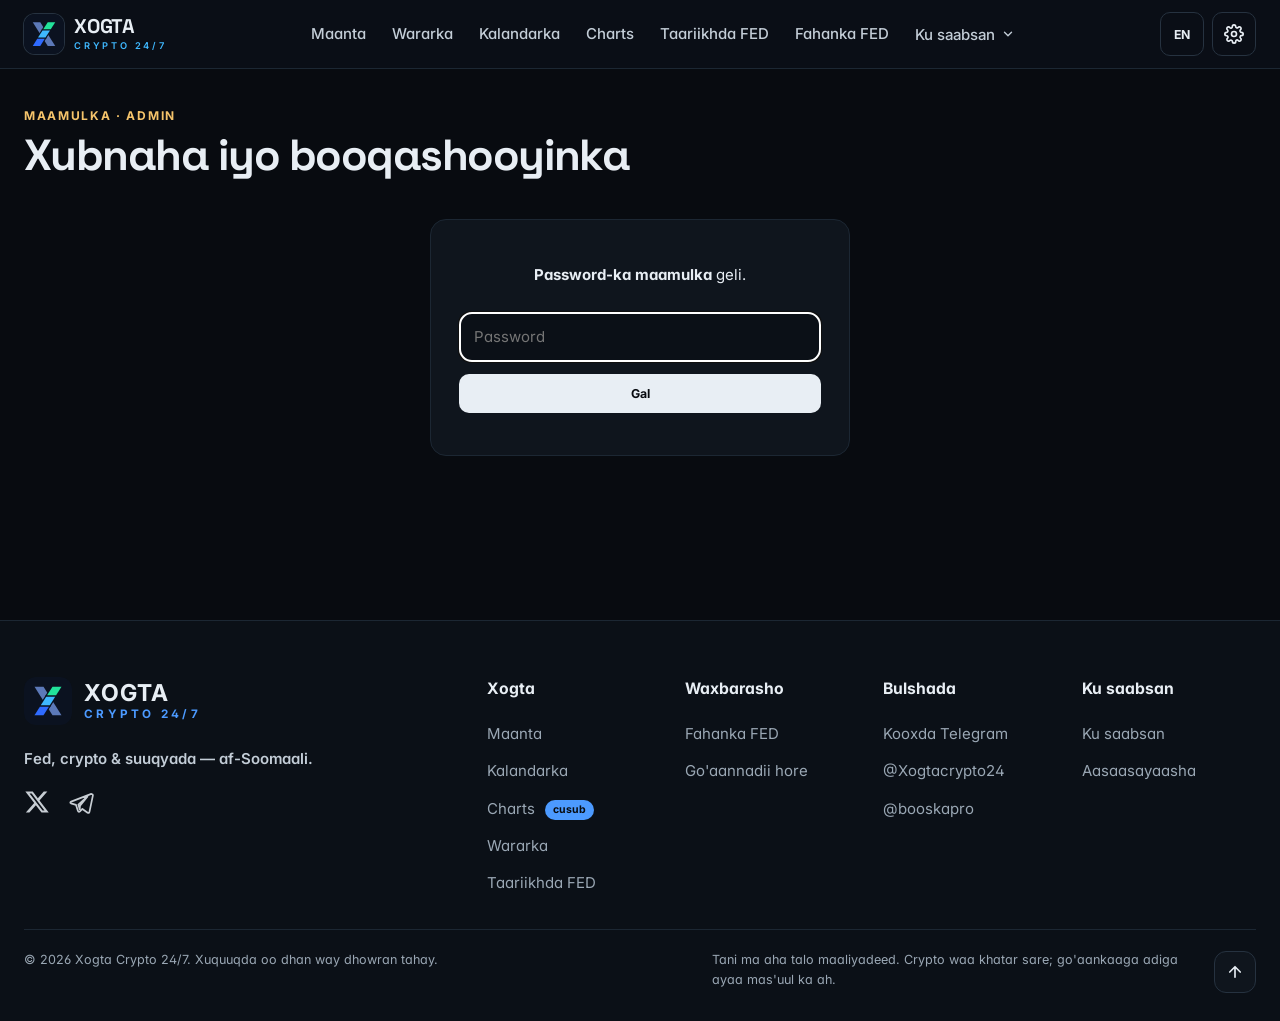
==== commit fdd31674: "Add files via upload" ====
--- a/admin.html
+++ b/admin.html
@@ -57,23 +57,20 @@
   let DATA = null;
 
   function login(msg, bad) {
-    root.innerHTML = `<div class="ad-login card" style="padding:28px">
-      <p>Boggan waxaa geli kara <b>maamulayaasha kooxda Telegram</b> oo kaliya. Riix Login with Telegram.</p>
-      <div id="ad-w">…</div><div class="ad-msg${bad ? " bad" : ""}">${msg || ""}</div></div>`;
-    api("bot").then((r) => {
-      if (!r || !r.bot) { root.querySelector(".ad-msg").textContent = "Bot-ka lama helin."; return; }
-      const sc = document.createElement("script"); sc.async = true; sc.src = "https://telegram.org/js/telegram-widget.js?22";
-      sc.setAttribute("data-telegram-login", r.bot); sc.setAttribute("data-size", "large"); sc.setAttribute("data-radius", "12"); sc.setAttribute("data-onauth", "XCAdmin(user)");
-      const w = root.querySelector("#ad-w"); w.innerHTML = ""; w.appendChild(sc);
+    root.innerHTML = `<form class="ad-login card" style="padding:28px" id="ad-f">
+      <p><b>Password-ka maamulka</b> geli.</p>
+      <input id="ad-pw" type="password" autocomplete="current-password" required placeholder="Password" style="width:100%;margin-top:10px;background:var(--card-2);border:1px solid var(--line-2);color:var(--text);border-radius:12px;padding:12px 14px;font:inherit">
+      <button class="ad-btn" style="width:100%;margin-top:12px;padding:12px">Gal</button>
+      <div class="ad-msg${bad ? " bad" : ""}">${msg || ""}</div></form>`;
+    root.querySelector("#ad-f").addEventListener("submit", async (e) => {
+      e.preventDefault();
+      const r = await api("admin", { pw: root.querySelector("#ad-pw").value }).catch(() => null);
+      if (r && r.t) { set("xc-adm", r.t); load(); } else login(r && r.error ? esc(r.error) : "Isku day mar kale.", true);
     });
+    root.querySelector("#ad-pw").focus();
   }
-  window.XCAdmin = async (user) => {
-    const r = await api("login", { user });
-    if (r && r.t) { set("xc-mem", r.t); load(); }
-    else login(r && r.error ? esc(r.error) : "Ma tihid maamule kooxda.", true);
-  };
   async function load() {
-    const t = get("xc-mem");
+    const t = get("xc-adm");
     if (!t) return login();
     root.innerHTML = `<p class="ad-msg">Xogta ayaa soo socota…</p>`;
     const r = await api("list", { t }).catch(() => null);
@@ -109,7 +106,7 @@
       const lines = [["id", "name", "username", "status", "first", "last", "views"].join(",")].concat(r.members.map((m) => [m.id, m.name, m.username, m.admin ? "admin" : m.member ? "member" : "not-member", m.first ? new Date(m.first).toISOString() : "", m.last ? new Date(m.last).toISOString() : "", m.views || 0].map((v) => '"' + String(v).replace(/"/g, '""') + '"').join(",")));
       const a = document.createElement("a"); a.href = URL.createObjectURL(new Blob([lines.join("\n")], { type: "text/csv" })); a.download = "xubnaha-xogta-crypto-" + new Date().toISOString().slice(0, 10) + ".csv"; a.click();
     });
-    root.querySelector("#ad-out").addEventListener("click", (e) => { e.preventDefault(); set("xc-mem", null); login(); });
+    root.querySelector("#ad-out").addEventListener("click", (e) => { e.preventDefault(); set("xc-adm", null); login(); });
   }
   load();
 })();
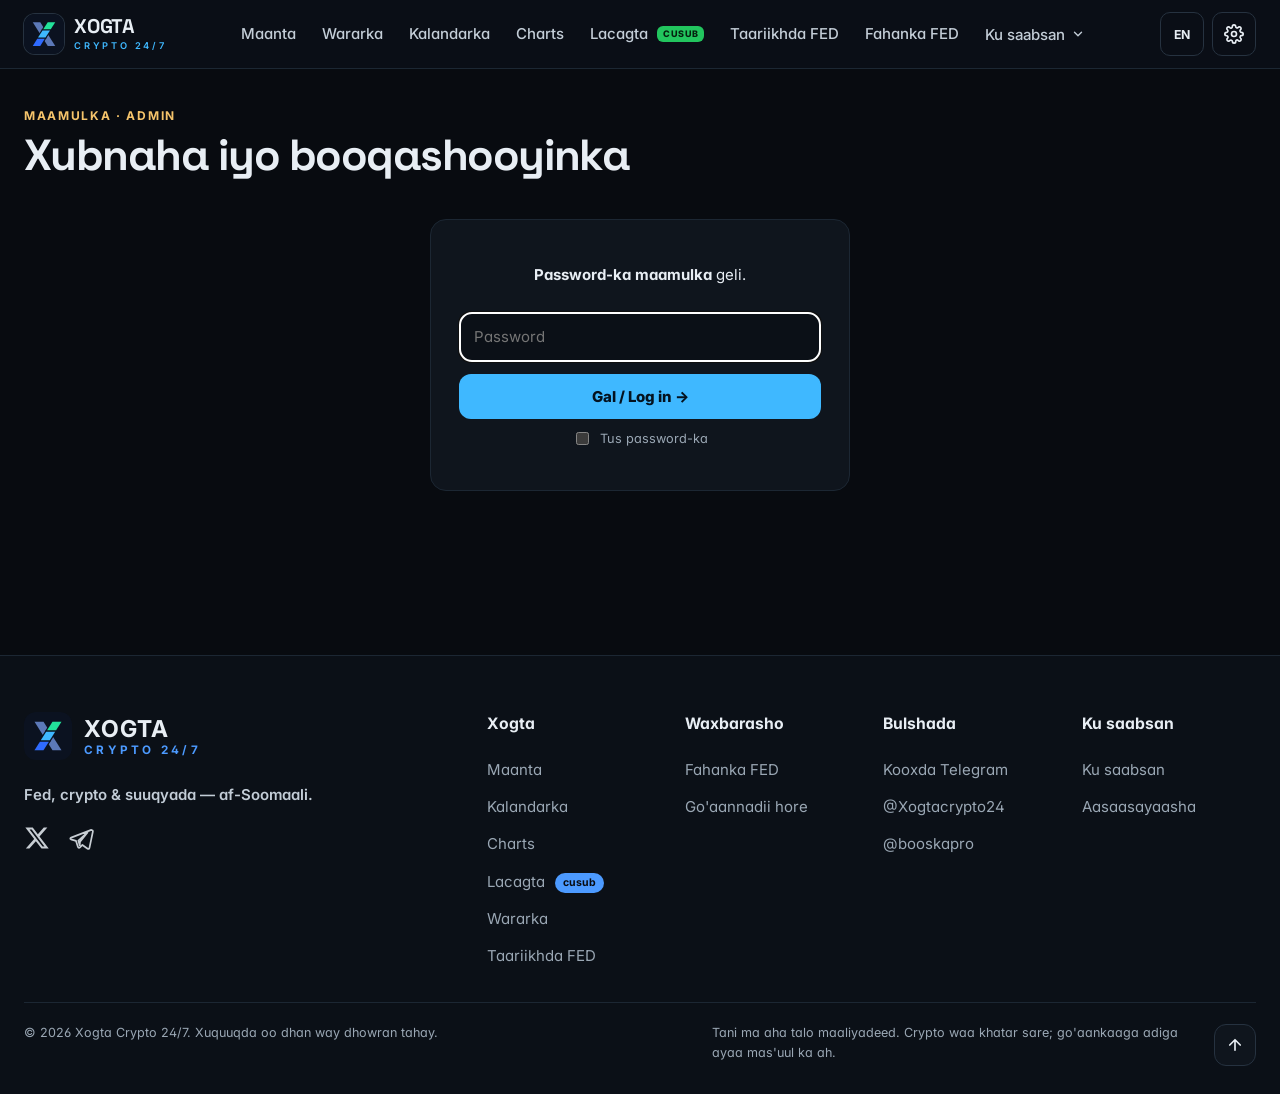
==== commit 69dd5eb8: "Add files via upload" ====
--- a/admin.html
+++ b/admin.html
@@ -60,13 +60,22 @@
     root.innerHTML = `<form class="ad-login card" style="padding:28px" id="ad-f">
       <p><b>Password-ka maamulka</b> geli.</p>
       <input id="ad-pw" type="password" autocomplete="current-password" required placeholder="Password" style="width:100%;margin-top:10px;background:var(--card-2);border:1px solid var(--line-2);color:var(--text);border-radius:12px;padding:12px 14px;font:inherit">
-      <button class="ad-btn" style="width:100%;margin-top:12px;padding:12px">Gal</button>
+      <button type="submit" id="ad-go" style="display:block;width:100%;margin-top:12px;padding:13px;border:0;border-radius:12px;background:#3FB8FF;color:#04121F;font:800 1rem Inter,sans-serif;cursor:pointer">Gal / Log in →</button>
+      <label style="display:flex;gap:8px;justify-content:center;align-items:center;margin-top:10px;font-size:.85rem;color:var(--muted);cursor:pointer"><input type="checkbox" id="ad-sh"> Tus password-ka</label>
       <div class="ad-msg${bad ? " bad" : ""}">${msg || ""}</div></form>`;
     root.querySelector("#ad-f").addEventListener("submit", async (e) => {
       e.preventDefault();
-      const r = await api("admin", { pw: root.querySelector("#ad-pw").value }).catch(() => null);
-      if (r && r.t) { set("xc-adm", r.t); load(); } else login(r && r.error ? esc(r.error) : "Isku day mar kale.", true);
+      const go = root.querySelector("#ad-go"); go.disabled = true; go.textContent = "Waa la hubinayaa…";
+      let r = null, why = "";
+      try {
+        const res = await fetch("/api/member?op=admin", { method: "POST", headers: { "Content-Type": "application/json" }, body: JSON.stringify({ pw: root.querySelector("#ad-pw").value }) });
+        const txt = await res.text();
+        try { r = JSON.parse(txt); } catch (e) { why = res.status === 404 ? "API-ga lama helin (404): hubi in api/_member.js, api/macro.js iyo vercel.json la galiyay." : "Server-ka khalad (" + res.status + "): hubi Vercel → Deployments."; }
+      } catch (e) { why = "Internet-ka ama server-ka lama gaari karo."; }
+      if (r && r.t) { set("xc-adm", r.t); load(); }
+      else login(why || (r && r.error ? esc(r.error) : "Isku day mar kale."), true);
     });
+    root.querySelector("#ad-sh").addEventListener("change", (e) => { root.querySelector("#ad-pw").type = e.target.checked ? "text" : "password"; });
     root.querySelector("#ad-pw").focus();
   }
   async function load() {
--- a/style.css
+++ b/style.css
@@ -1141,3 +1141,70 @@
 .xg-pill > span { display: grid; place-items: center; }
 :root { --font-display: "Space Grotesk", sans-serif; }
 .xg-pill { white-space: nowrap; }
+
+/* ===== Menu: calaamadda CUSUB ===== */
+.nbadge { display: inline-block; margin-left: 5px; vertical-align: 2px; font-size: .6rem; font-weight: 800; letter-spacing: .04em; padding: 2px 6px; border-radius: 6px; background: #22C55E; color: #05210F; line-height: 1.3; }
+
+/* ===== Bogga Lacagta ===== */
+.lq-title { font-size: clamp(2.1rem, 5vw, 3.6rem); }
+.lq-bar { display: flex; justify-content: space-between; align-items: center; gap: 12px; flex-wrap: wrap; margin: 4px 0 18px; }
+.lq-tabs { display: inline-flex; gap: 4px; padding: 5px; border-radius: 14px; background: var(--card); border: 1px solid var(--line); overflow-x: auto; max-width: 100%; }
+.lq-tabs button { border: 0; background: transparent; color: var(--muted); font: 600 .95rem Inter, sans-serif; padding: 10px 16px; border-radius: 10px; cursor: pointer; white-space: nowrap; min-height: 42px; }
+.lq-tabs button:hover { color: var(--text); }
+.lq-tabs button.on { background: var(--text); color: var(--bg); }
+.lq-live { display: inline-flex; align-items: center; gap: 8px; font-size: .85rem; font-weight: 700; color: var(--up); background: color-mix(in srgb, var(--up) 12%, transparent); padding: 7px 12px; border-radius: 999px; }
+.lq-live .pulse { width: 8px; height: 8px; border-radius: 50%; background: var(--up); animation: lqp 1.6s infinite; }
+@keyframes lqp { 50% { opacity: .35; } }
+.lq-big { display: grid; grid-template-columns: 1fr 1fr; gap: 16px; }
+.lq-io { display: flex; justify-content: space-between; align-items: center; gap: 12px; padding: 22px 24px; border-radius: 18px; border: 1px solid; min-width: 0; }
+.lq-io.in { background: color-mix(in srgb, #2BD67B 12%, var(--card)); border-color: color-mix(in srgb, #2BD67B 40%, transparent); }
+.lq-io.out { background: color-mix(in srgb, #F05A5F 12%, var(--card)); border-color: color-mix(in srgb, #F05A5F 40%, transparent); }
+.lq-io > div { min-width: 0; }
+.lq-io-l { display: block; font-size: .9rem; color: var(--text-2, var(--text)); font-weight: 600; }
+.lq-io-l em { font-style: normal; }
+.lq-io b { display: block; font-family: var(--font-display); font-size: clamp(2rem, 4.4vw, 3.1rem); font-weight: 800; letter-spacing: -.03em; margin: 6px 0 4px; }
+.lq-io small { color: var(--muted); font-size: .88rem; }
+.lq-ring { width: 104px; height: 104px; flex: none; color: var(--text); }
+.lq-sum { margin: 16px 0 6px; padding: 14px 18px; border-radius: 12px; background: var(--card); border: 1px solid var(--line); border-left: 4px solid var(--muted); font-size: 1rem; line-height: 1.5; }
+.lq-sum.up { border-left-color: var(--up); } .lq-sum.down { border-left-color: var(--down); }
+.lq-h { display: flex; justify-content: space-between; align-items: baseline; gap: 12px; flex-wrap: wrap; margin: 34px 0 12px; }
+.lq-h h2 { font-family: var(--font-display); font-size: clamp(1.25rem, 2.2vw, 1.6rem); font-weight: 700; margin: 0; letter-spacing: -.02em; }
+.lq-h span { color: var(--muted); font-size: .85rem; }
+.lq-h em { font-style: normal; }
+.lq-coins { display: grid; grid-template-columns: repeat(3, minmax(0, 1fr)); gap: 14px; }
+.lq-coin { background: var(--card); border: 1px solid var(--line); border-radius: 16px; padding: 18px 20px; }
+.lq-ch { display: flex; justify-content: space-between; align-items: baseline; gap: 8px; }
+.lq-ch b { font-size: 1.02rem; }
+.lq-ch strong { font-family: var(--font-display); font-size: 1.5rem; font-weight: 800; }
+.lq-split { display: flex; gap: 3px; height: 9px; margin: 14px 0 8px; }
+.lq-split.sm { height: 7px; margin: 10px 0 0; }
+.lq-split i { display: block; border-radius: 99px; background: #2BD67B; min-width: 3px; }
+.lq-split i + i { background: #F05A5F; }
+.lq-cl, .lq-cv { display: flex; justify-content: space-between; font-size: .8rem; color: var(--muted); }
+.lq-cv { margin-top: 2px; font-size: .74rem; opacity: .8; }
+.lq-tw { overflow-x: auto; background: var(--card); border: 1px solid var(--line); border-radius: 16px; }
+.lq-t { width: 100%; border-collapse: collapse; min-width: 560px; font-size: .95rem; }
+.lq-t th, .lq-t td { padding: 14px 18px; text-align: left; border-bottom: 1px solid var(--line); white-space: nowrap; }
+.lq-t tr:last-child th, .lq-t tr:last-child td { border-bottom: 0; }
+.lq-t thead th { font-size: .74rem; letter-spacing: .08em; text-transform: uppercase; color: var(--muted); font-weight: 700; }
+.lq-t thead th[data-tf] { cursor: pointer; }
+.lq-t thead th.on { color: var(--text); }
+.lq-t td { font-family: var(--font-display); font-weight: 700; }
+.lq-t td.on { background: var(--card-2); }
+.lq-ls { display: grid; grid-template-columns: 1fr 1fr; gap: 16px; }
+.lq-lsc { background: var(--card); border: 1px solid var(--line); border-radius: 16px; padding: 18px 20px; }
+.lq-na { grid-column: 1 / -1; color: var(--muted); }
+.lq-lsh { display: flex; justify-content: space-between; align-items: center; gap: 8px; padding-bottom: 8px; border-bottom: 1px solid var(--line); }
+.lq-tag { font-size: .75rem; font-weight: 700; padding: 4px 10px; border-radius: 999px; background: color-mix(in srgb, currentColor 14%, transparent); }
+.lq-r { display: flex; justify-content: space-between; gap: 8px; padding: 11px 0; border-bottom: 1px solid var(--line); font-size: .95rem; }
+.lq-r b { font-family: var(--font-display); font-weight: 800; }
+.lq-src { grid-column: 1 / -1; color: var(--muted); font-size: .8rem; }
+.lq-exp { margin-top: 12px; padding: 14px 18px; border-radius: 12px; background: var(--card-2); border: 1px solid var(--line); display: flex; flex-direction: column; gap: 6px; font-size: .9rem; line-height: 1.55; color: var(--text-2, var(--text)); }
+.lq-heat { margin-bottom: 10px; }
+@media (max-width: 760px) {
+  .lq-big, .lq-ls, .lq-coins { grid-template-columns: 1fr; }
+  .lq-io { padding: 18px; }
+  .lq-ring { width: 84px; height: 84px; }
+  .lq-tabs button { padding: 9px 11px; font-size: .88rem; }
+  .lq-t th, .lq-t td { padding: 12px 14px; }
+}
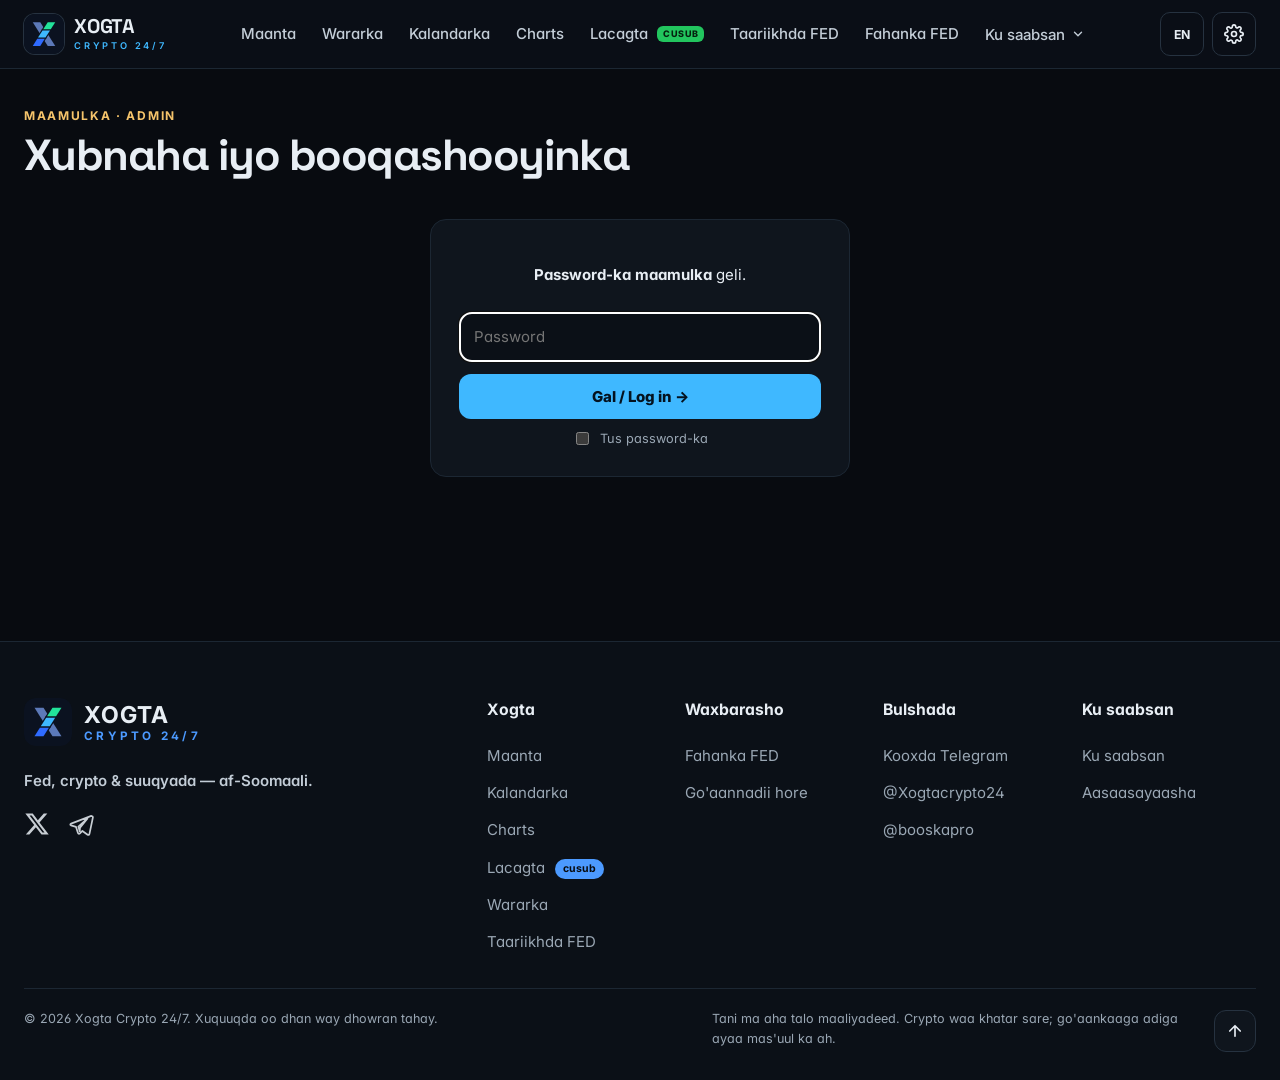
==== commit 912fa807: "Add files via upload" ====
--- a/admin.html
+++ b/admin.html
@@ -57,33 +57,46 @@
   let DATA = null;
 
   function login(msg, bad) {
-    root.innerHTML = `<form class="ad-login card" style="padding:28px" id="ad-f">
+    root.innerHTML = `<div class="ad-login card" style="padding:28px">
       <p><b>Password-ka maamulka</b> geli.</p>
-      <input id="ad-pw" type="password" autocomplete="current-password" required placeholder="Password" style="width:100%;margin-top:10px;background:var(--card-2);border:1px solid var(--line-2);color:var(--text);border-radius:12px;padding:12px 14px;font:inherit">
-      <button type="submit" id="ad-go" style="display:block;width:100%;margin-top:12px;padding:13px;border:0;border-radius:12px;background:#3FB8FF;color:#04121F;font:800 1rem Inter,sans-serif;cursor:pointer">Gal / Log in →</button>
+      <input id="ad-pw" type="password" autocomplete="off" placeholder="Password" style="width:100%;margin-top:10px;background:var(--card-2);border:1px solid var(--line-2);color:var(--text);border-radius:12px;padding:12px 14px;font:inherit">
+      <button type="button" id="ad-go" style="display:block;width:100%;margin-top:12px;padding:13px;border:0;border-radius:12px;background:#3FB8FF;color:#04121F;font:800 1rem Inter,sans-serif;cursor:pointer">Gal / Log in →</button>
       <label style="display:flex;gap:8px;justify-content:center;align-items:center;margin-top:10px;font-size:.85rem;color:var(--muted);cursor:pointer"><input type="checkbox" id="ad-sh"> Tus password-ka</label>
-      <div class="ad-msg${bad ? " bad" : ""}">${msg || ""}</div></form>`;
-    root.querySelector("#ad-f").addEventListener("submit", async (e) => {
-      e.preventDefault();
-      const go = root.querySelector("#ad-go"); go.disabled = true; go.textContent = "Waa la hubinayaa…";
+      <div id="ad-st" style="margin-top:14px;padding:10px 12px;border-radius:10px;font-size:.92rem;line-height:1.5;${msg ? "" : "display:none;"}background:${bad ? "rgba(240,90,95,.12);color:#F05A5F" : "rgba(63,184,255,.1);color:var(--text)"}">${msg || ""}</div></div>`;
+    const st = root.querySelector("#ad-st"), go = root.querySelector("#ad-go"), pw = root.querySelector("#ad-pw");
+    const say = (t, bad) => { st.style.display = "block"; st.style.background = bad ? "rgba(240,90,95,.12)" : "rgba(63,184,255,.1)"; st.style.color = bad ? "#F05A5F" : "var(--text)"; st.innerHTML = t; };
+    async function submit() {
+      const v = pw.value.trim();
+      if (!v) return say("Marka hore password-ka qor.", true);
+      go.disabled = true; go.textContent = "Waa la hubinayaa…"; say("Waa la hubinayaa…");
+      const ac = new AbortController(), to = setTimeout(() => ac.abort(), 20000);
       let r = null, why = "";
       try {
-        const res = await fetch("/api/member?op=admin", { method: "POST", headers: { "Content-Type": "application/json" }, body: JSON.stringify({ pw: root.querySelector("#ad-pw").value }) });
+        const res = await fetch("/api/member?op=admin&_=" + Date.now(), { method: "POST", cache: "no-store", signal: ac.signal, headers: { "Content-Type": "application/json" }, body: JSON.stringify({ pw: v }) });
         const txt = await res.text();
-        try { r = JSON.parse(txt); } catch (e) { why = res.status === 404 ? "API-ga lama helin (404): hubi in api/_member.js, api/macro.js iyo vercel.json la galiyay." : "Server-ka khalad (" + res.status + "): hubi Vercel → Deployments."; }
-      } catch (e) { why = "Internet-ka ama server-ka lama gaari karo."; }
-      if (r && r.t) { set("xc-adm", r.t); load(); }
-      else login(why || (r && r.error ? esc(r.error) : "Isku day mar kale."), true);
-    });
-    root.querySelector("#ad-sh").addEventListener("change", (e) => { root.querySelector("#ad-pw").type = e.target.checked ? "text" : "password"; });
-    root.querySelector("#ad-pw").focus();
+        try { r = JSON.parse(txt); } catch (e) { why = "Server-ka jawaab khaldan ayuu bixiyay (" + res.status + "): " + esc(txt.replace(/<[^>]+>/g, " ").replace(/\s+/g, " ").trim().slice(0, 120)); }
+      } catch (e) { why = e.name === "AbortError" ? "Server-ku 20 ilbiriqsi kuma jawaabin. Isku day mar kale." : "Server-ka lama gaari karo (internet?)."; }
+      clearTimeout(to);
+      go.disabled = false; go.textContent = "Gal / Log in →";
+      if (r && r.t) { say("✓ Password-ku waa sax. Xogta ayaa soo socota…"); set("xc-adm", r.t); return load(); }
+      say(why || (r && r.error ? "✗ " + esc(r.error) : "✗ Jawaab aan la garanayn."), true);
+    }
+    go.addEventListener("click", submit);
+    pw.addEventListener("keydown", (e) => { if (e.key === "Enter") { e.preventDefault(); submit(); } });
+    root.querySelector("#ad-sh").addEventListener("change", (e) => { pw.type = e.target.checked ? "text" : "password"; });
+    pw.focus();
   }
   async function load() {
     const t = get("xc-adm");
     if (!t) return login();
     root.innerHTML = `<p class="ad-msg">Xogta ayaa soo socota…</p>`;
-    const r = await api("list", { t }).catch(() => null);
-    if (!r || r.error) return login(r && r.error ? esc(r.error) : "", true);
+    let r = null, why = "";
+    try {
+      const res = await fetch("/api/member?op=list", { method: "POST", headers: { "Content-Type": "application/json" }, body: JSON.stringify({ t }) });
+      const txt = await res.text();
+      try { r = JSON.parse(txt); } catch (e) { why = "Password-ku waa sax ✓, laakiin liiska xubnaha wuu fashilmay (server " + res.status + "): " + esc(txt.replace(/<[^>]+>/g, " ").replace(/\s+/g, " ").trim().slice(0, 160)); }
+    } catch (e) { why = "Password-ku waa sax ✓, laakiin server-ka lama gaari karo."; }
+    if (!r || r.error) { if (r && r.error === "Login") set("xc-adm", null); return login(why || (r && r.error ? "Password-ku waa sax ✓, laakiin: " + esc(r.error) : "Khalad aan la garanayn."), true); }
     DATA = r; render("");
   }
   function render(q) {
@@ -93,7 +106,11 @@
     const new7 = r.members.filter((m) => (m.first || 0) > d7).length, act7 = r.members.filter((m) => (m.last || 0) > d7).length;
     const rows = r.members.filter((m) => !q || (m.name + " " + m.username).toLowerCase().includes(q.toLowerCase()));
     const sum = (k) => r.days.reduce((a, d) => a + (d[k] || 0), 0);
-    root.innerHTML = (r.kv ? "" : `<p class="ad-msg bad">Database (KV) lama helin.</p>`) + `
+    const B = r.bot || null;
+    const botBox = !B ? "" : B.ok
+      ? `<p class="ad-msg" style="color:#2BD67B">✓ Bot-ka @${esc(B.name)} wuu arki karaa kooxda “${esc(B.chat)}” (${esc(B.type)} · ${esc(B.status)}).</p>`
+      : `<div class="card" style="border-color:#F05A5F;margin:14px 0"><b style="color:#F05A5F">✗ Bot-ka${B.name ? " @" + esc(B.name) : ""} ma hubin karo xubnaha kooxda</b><p class="ad-msg">${B.status ? "Heerka bot-ka: <b>" + esc(B.status) + "</b>" + (B.type ? " · nooca: " + esc(B.type) : "") + ". " : ""}${B.msg ? "Telegram: " + esc(B.msg) : ""}</p><p class="ad-msg">Xalka: Telegram → fur kooxda/channel-ka → Administrators → Add Admin → dooro bot-ka → Save. Kadib hubi in <b>TELEGRAM_CHAT_ID</b> (Vercel) uu yahay <b>@Xogtacrypto24_7</b> ama lambarka kooxda (-100…).</p></div>`;
+    root.innerHTML = (r.kv ? "" : `<p class="ad-msg bad">Database (KV) lama helin.</p>`) + botBox + `
       <div class="ad-kp">
         <div><span>Xubnaha bogga (Telegram login)</span><b>${mem.length}</b></div>
         <div><span>Kooxda Telegram (wadarta)</span><b>${r.group != null ? r.group.toLocaleString("en-US") : "—"}</b></div>
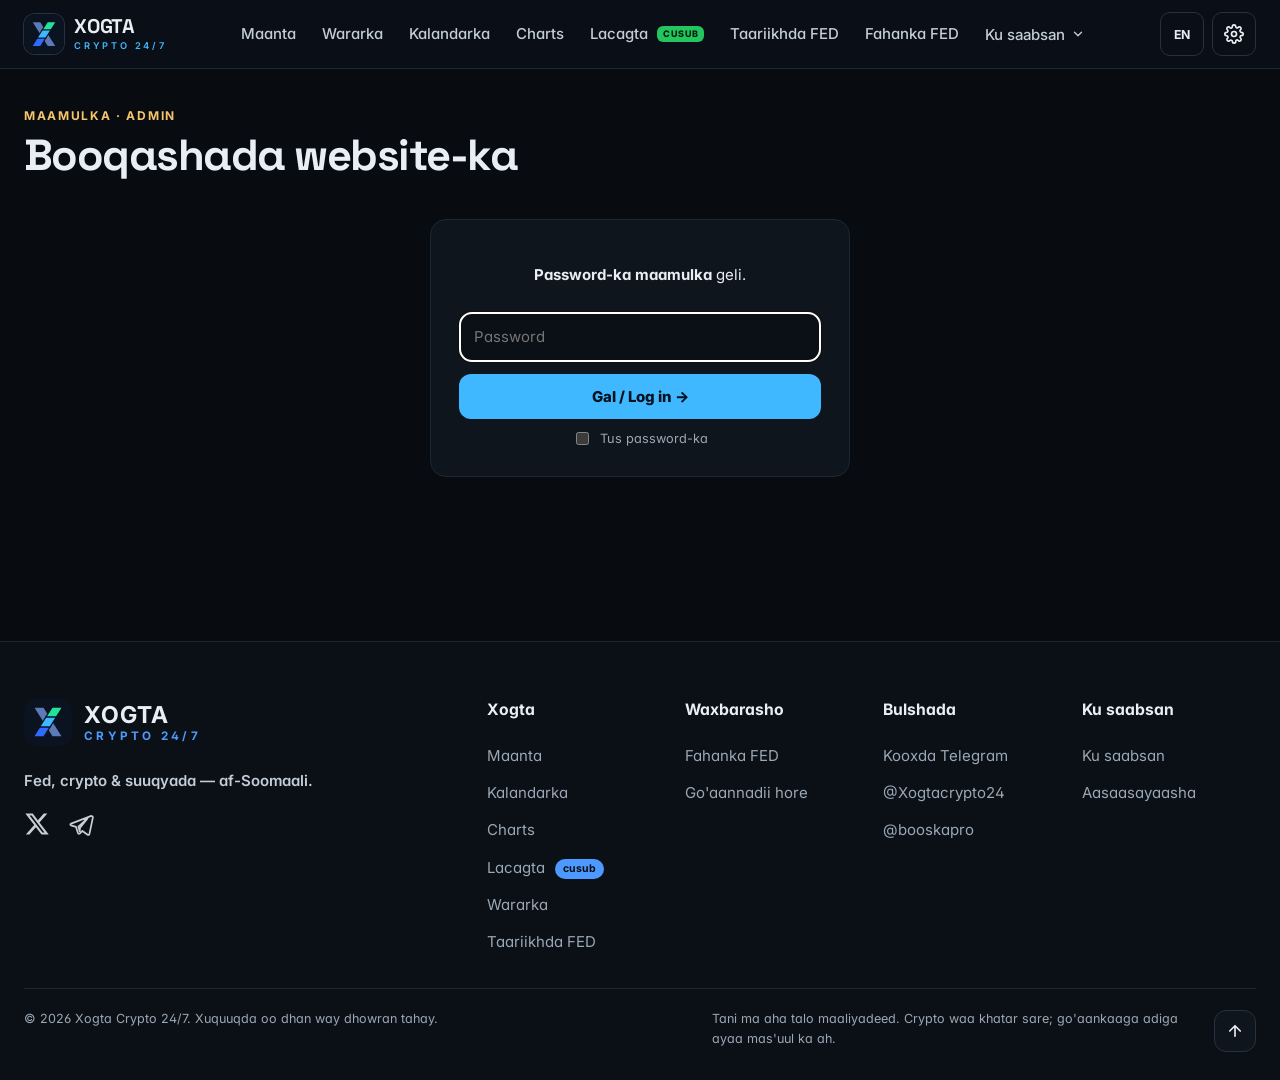
==== commit 3ba3460b: "Add files via upload" ====
--- a/admin.html
+++ b/admin.html
@@ -34,6 +34,21 @@
     .ad-days { width: 100%; border-collapse: collapse; font-size: .82rem; background: var(--card); border: 1px solid var(--line); border-radius: 16px; overflow: hidden; }
     .ad-days th, .ad-days td { padding: 8px 10px; text-align: right; border-top: 1px solid var(--line); } .ad-days th { color: var(--muted); font-size: .7rem; text-transform: uppercase; background: var(--card-2); border-top: 0; } .ad-days td:first-child, .ad-days th:first-child { text-align: left; }
     .ad-scroll { overflow-x: auto; }
+    .ad-g { display: block; font-style: normal; font-size: .78rem; margin-top: 2px; color: var(--muted); } .ad-g.up { color: #2BD67B; } .ad-g.down { color: #F05A5F; }
+    .ad-rg { display: inline-flex; gap: 4px; padding: 5px; border-radius: 14px; background: var(--card); border: 1px solid var(--line); margin: 4px 0 14px; flex-wrap: wrap; }
+    .ad-rg button { border: 0; background: transparent; color: var(--muted); font: 600 .9rem Inter, sans-serif; padding: 9px 14px; border-radius: 10px; cursor: pointer; } .ad-rg button.on { background: var(--text); color: var(--bg); }
+    .ad-card { background: var(--card); border: 1px solid var(--line); border-radius: 16px; padding: 18px 20px; margin-bottom: 16px; min-width: 0; }
+    .ad-card h2 { margin: 0 0 12px; font-family: var(--font-display); font-size: 1.15rem; }
+    .ad-ch-h { display: flex; justify-content: space-between; gap: 12px; flex-wrap: wrap; align-items: flex-start; } .ad-ch-h h2 { margin: 0; }
+    .ad-mini { display: flex; gap: 10px; } .ad-mini div { background: var(--card-2); border-radius: 12px; padding: 8px 12px; } .ad-mini span { display: block; font-size: .72rem; color: var(--muted); } .ad-mini b { font-family: var(--font-display); font-size: 1.2rem; }
+    .ad-ch { width: 100%; height: 260px; margin-top: 12px; display: block; } .ad-ax { font-size: 11px; fill: var(--muted); }
+    .ad-dot { display: inline-block; width: 9px; height: 9px; border-radius: 3px; margin-right: 4px; vertical-align: 0; }
+    .ad-two { display: grid; grid-template-columns: 1fr 1fr; gap: 16px; }
+    .ad-bar { display: grid; grid-template-columns: 150px 1fr 90px; align-items: center; gap: 10px; padding: 7px 0; border-top: 1px solid var(--line); font-size: .88rem; }
+    .ad-bar span { white-space: nowrap; overflow: hidden; text-overflow: ellipsis; } .ad-bar i { display: block; height: 10px; border-radius: 99px; background: linear-gradient(90deg, #3FB8FF, #5B5BFF); } .ad-bar.pg i { background: #F5B53F; }
+    .ad-bar b { text-align: right; font-family: var(--font-display); } .ad-bar small { color: var(--muted); font-weight: 500; }
+    .ad-note { background: rgba(63,184,255,.1); border: 1px solid rgba(63,184,255,.3); border-radius: 12px; padding: 12px 14px; font-size: .9rem; margin: 14px 0 0; }
+    @media (max-width: 760px) { .ad-two { grid-template-columns: 1fr; } .ad-bar { grid-template-columns: 110px 1fr 70px; } .ad-ch { height: 200px; } }
     @media (max-width: 760px) { .ad-kp { grid-template-columns: repeat(2, minmax(0, 1fr)); } .ad-hide { display: none; } }
   </style>
 </head>
@@ -41,7 +56,7 @@
 <header data-header="admin"></header>
 <main class="wrap ad">
   <span class="eyebrow">MAAMULKA · ADMIN</span>
-  <h1 class="h1">Xubnaha iyo booqashooyinka</h1>
+  <h1 class="h1">Booqashada website-ka</h1>
   <div id="ad"></div>
 </main>
 <footer data-footer></footer>
@@ -92,46 +107,83 @@
     root.innerHTML = `<p class="ad-msg">Xogta ayaa soo socota…</p>`;
     let r = null, why = "";
     try {
-      const res = await fetch("/api/member?op=list", { method: "POST", headers: { "Content-Type": "application/json" }, body: JSON.stringify({ t }) });
+      const res = await fetch("/api/member?op=stats&_=" + Date.now(), { method: "POST", cache: "no-store", headers: { "Content-Type": "application/json" }, body: JSON.stringify({ t }) });
       const txt = await res.text();
-      try { r = JSON.parse(txt); } catch (e) { why = "Password-ku waa sax ✓, laakiin liiska xubnaha wuu fashilmay (server " + res.status + "): " + esc(txt.replace(/<[^>]+>/g, " ").replace(/\s+/g, " ").trim().slice(0, 160)); }
-    } catch (e) { why = "Password-ku waa sax ✓, laakiin server-ka lama gaari karo."; }
-    if (!r || r.error) { if (r && r.error === "Login") set("xc-adm", null); return login(why || (r && r.error ? "Password-ku waa sax ✓, laakiin: " + esc(r.error) : "Khalad aan la garanayn."), true); }
-    DATA = r; render("");
+      try { r = JSON.parse(txt); } catch (e) { why = "Xogta booqashada lama soo qaadi karo (server " + res.status + ")."; }
+    } catch (e) { why = "Server-ka lama gaari karo."; }
+    if (!r || r.error) { if (r && r.error === "Login") set("xc-adm", null); return login(why || (r && r.error === "Login" ? "Fadlan mar kale gal." : esc((r && r.error) || "Khalad")), true); }
+    DATA = r; render();
   }
-  function render(q) {
-    const r = DATA, now = Date.now(), d7 = now - 7 * 864e5;
-    const mem = r.members.filter((m) => m.member), today = new Date().toISOString().slice(0, 10);
-    const newToday = r.members.filter((m) => m.first && new Date(m.first).toISOString().slice(0, 10) === today).length;
-    const new7 = r.members.filter((m) => (m.first || 0) > d7).length, act7 = r.members.filter((m) => (m.last || 0) > d7).length;
-    const rows = r.members.filter((m) => !q || (m.name + " " + m.username).toLowerCase().includes(q.toLowerCase()));
-    const sum = (k) => r.days.reduce((a, d) => a + (d[k] || 0), 0);
-    const B = r.bot || null;
-    const botBox = !B ? "" : B.ok
-      ? `<p class="ad-msg" style="color:#2BD67B">✓ Bot-ka @${esc(B.name)} wuu arki karaa kooxda “${esc(B.chat)}” (${esc(B.type)} · ${esc(B.status)}).</p>`
-      : `<div class="card" style="border-color:#F05A5F;margin:14px 0"><b style="color:#F05A5F">✗ Bot-ka${B.name ? " @" + esc(B.name) : ""} ma hubin karo xubnaha kooxda</b><p class="ad-msg">${B.status ? "Heerka bot-ka: <b>" + esc(B.status) + "</b>" + (B.type ? " · nooca: " + esc(B.type) : "") + ". " : ""}${B.msg ? "Telegram: " + esc(B.msg) : ""}</p><p class="ad-msg">Xalka: Telegram → fur kooxda/channel-ka → Administrators → Add Admin → dooro bot-ka → Save. Kadib hubi in <b>TELEGRAM_CHAT_ID</b> (Vercel) uu yahay <b>@Xogtacrypto24_7</b> ama lambarka kooxda (-100…).</p></div>`;
-    root.innerHTML = (r.kv ? "" : `<p class="ad-msg bad">Database (KV) lama helin.</p>`) + botBox + `
+  const fmt = (n) => (n || 0).toLocaleString("en-US");
+  const pct = (a, b) => (b ? Math.round((a - b) / b * 100) : null);
+  const gr = (g) => g == null ? `<em class="ad-g">— cusub</em>` : `<em class="ad-g ${g >= 0 ? "up" : "down"}">${g >= 0 ? "▲" : "▼"} ${Math.abs(g)}%</em>`;
+  const MO = ["Jan", "Feb", "Mar", "Abr", "May", "Jun", "Lul", "Og", "Seb", "Okt", "Nof", "Dis"];
+  let DN; try { DN = new Intl.DisplayNames(["so", "en"], { type: "region" }); } catch (e) { DN = null; }
+  const cname = (c) => { if (c === "XX") return "Lama garanayo"; try { return (DN && DN.of(c)) || c; } catch (e) { return c; } };
+  const flag = (c) => c && c.length === 2 && c !== "XX" ? String.fromCodePoint(...[...c].map((x) => 127397 + x.charCodeAt(0))) : "🌐";
+  const PG = { maanta: "Maanta", index: "Maanta", charts: "Charts", lacagta: "Lacagta", kalandarka: "Kalandarka", wararka: "Wararka", taariikhda: "Taariikhda FED", fahanka: "Fahanka FED", "ku-saabsan": "Ku saabsan" };
+  const RANGES = [["7", "7 maalin"], ["30", "30 maalin"], ["90", "90 maalin"], ["1y", "1 sano"], ["5y", "5 sano"]];
+  let RG = get("xc-adm-rg") || "30";
+
+  function series() {
+    const r = DATA;
+    if (RG === "1y" || RG === "5y") {
+      const n = RG === "1y" ? 12 : 60, ms = r.months.slice(-n);
+      return { pts: ms.map((x) => ({ l: MO[+x.m.slice(5) - 1] + (RG === "5y" ? " " + x.m.slice(2, 4) : ""), u: x.u, v: x.h.v || 0, n: x.h.new || 0 })), H: ms.map((x) => x.h), prevU: null, unit: "bishii" };
+    }
+    const n = +RG, ds = r.days.slice(-n), prev = r.days.slice(-2 * n, -n);
+    return { pts: ds.map((x) => ({ l: +x.d.slice(8) + " " + MO[+x.d.slice(5, 7) - 1], u: x.u, v: x.h.v || 0, n: x.h.new || 0 })), H: ds.map((x) => x.h), prev, unit: "maalintii" };
+  }
+  function chart(pts) {
+    const W = 1000, H = 260, pl = 46, pr = 12, pt = 14, pb = 30, max = Math.max(4, ...pts.map((p) => Math.max(p.u, p.v)));
+    const nice = Math.pow(10, Math.floor(Math.log10(max))), top = Math.ceil(max / nice) * nice;
+    const x = (i) => pl + (pts.length < 2 ? (W - pl - pr) / 2 : i * (W - pl - pr) / (pts.length - 1)), y = (v) => pt + (1 - v / top) * (H - pt - pb);
+    const bw = Math.max(2, (W - pl - pr) / pts.length * 0.62);
+    let s = "";
+    for (let k = 0; k <= 4; k++) { const v = top * k / 4; s += `<line x1="${pl}" x2="${W - pr}" y1="${y(v)}" y2="${y(v)}" stroke="var(--line)"/><text x="${pl - 8}" y="${y(v) + 4}" text-anchor="end" class="ad-ax">${fmt(Math.round(v))}</text>`; }
+    pts.forEach((p, i) => { s += `<rect x="${x(i) - bw / 2}" y="${y(p.u)}" width="${bw}" height="${Math.max(0, H - pb - y(p.u))}" rx="3" fill="#3FB8FF" opacity=".85"><title>${esc(p.l)} · booqdayaal ${fmt(p.u)} · bogag ${fmt(p.v)}</title></rect>`; });
+    s += `<polyline fill="none" stroke="#F5B53F" stroke-width="2.5" points="${pts.map((p, i) => x(i) + "," + y(p.v)).join(" ")}"/>`;
+    const step = Math.ceil(pts.length / 8);
+    pts.forEach((p, i) => { if (i % step === 0 || i === pts.length - 1) s += `<text x="${x(i)}" y="${H - 8}" text-anchor="middle" class="ad-ax">${esc(p.l)}</text>`; });
+    return `<svg viewBox="0 0 ${W} ${H}" class="ad-ch" preserveAspectRatio="none">${s}</svg>`;
+  }
+  function render() {
+    const r = DATA, S = series(), P = S.pts;
+    const sum = (k) => P.reduce((a, p) => a + p[k], 0);
+    const views = sum("v"), newU = sum("n"), today = r.days[r.days.length - 1], yday = r.days[r.days.length - 2];
+    const prevViews = S.prev ? S.prev.reduce((a, x) => a + (x.h.v || 0), 0) : null;
+    // dalalka
+    const C = {}; S.H.forEach((h) => Object.keys(h).forEach((k) => { if (k.startsWith("c:")) C[k.slice(2)] = (C[k.slice(2)] || 0) + h[k]; }));
+    const cs = Object.entries(C).sort((a, b) => b[1] - a[1]), ctot = cs.reduce((a, c) => a + c[1], 0) || 1, cmax = cs.length ? cs[0][1] : 1;
+    const Pg = {}; S.H.forEach((h) => Object.keys(h).forEach((k) => { if (k.startsWith("p:")) Pg[k.slice(2)] = (Pg[k.slice(2)] || 0) + h[k]; }));
+    const ps = Object.entries(Pg).sort((a, b) => b[1] - a[1]), pmax = ps.length ? ps[0][1] : 1;
+    const empty = !r.all;
+    root.innerHTML = (r.kv ? "" : `<p class="ad-msg bad">Database (KV) lama helin.</p>`) +
+      (empty ? `<div class="ad-note">Tirinta booqashada hadda ayay bilaabatay. Xogtu way soo badan doontaa marka dadku booqdaan; 5 sano ayaa la kaydinayaa.</div>` : "") + `
       <div class="ad-kp">
-        <div><span>Xubnaha bogga (Telegram login)</span><b>${mem.length}</b></div>
-        <div><span>Kooxda Telegram (wadarta)</span><b>${r.group != null ? r.group.toLocaleString("en-US") : "—"}</b></div>
-        <div><span>Cusub maanta · 7 maalin</span><b>${newToday} · ${new7}</b></div>
-        <div><span>Firfircoon 7 maalin</span><b>${act7}</b></div>
+        <div><span>Maanta · booqdayaal</span><b>${fmt(today.u)}</b>${gr(pct(today.u, yday.u))}</div>
+        <div><span>7 maalin · firfircoon</span><b>${fmt(r.wau)}</b>${gr(pct(r.wau, r.wau0))}</div>
+        <div><span>30 maalin · firfircoon</span><b>${fmt(r.mau)}</b>${gr(pct(r.mau, r.mau0))}</div>
+        <div><span>Wadarta booqdayaasha (abid)</span><b>${fmt(r.all)}</b><em class="ad-g">Telegram: ${r.group != null ? fmt(r.group) : "—"}</em></div>
       </div>
-      <div class="ad-row"><h2>14-kii maalmood ee u dambeeyay</h2><span class="ad-msg" style="margin:0">Qufulka la arkay: ${sum("charts:gate") + sum("kalandarka:gate") + sum("lacagta:gate")} · login cusub: ${sum("joins")}</span></div>
-      <div class="ad-scroll"><table class="ad-days"><tr><th>Maalin</th><th>Charts (bilaash)</th><th>Charts (xubno)</th><th>Kalandarka (bilaash)</th><th>Kalandarka (xubno)</th><th>Qufulka la arkay</th><th>Login cusub</th></tr>
-      ${r.days.slice().reverse().map((d) => `<tr><td>${esc(d.d)}</td><td>${d["charts:view"] || 0}</td><td>${d["charts:member"] || 0}</td><td>${d["kalandarka:view"] || 0}</td><td>${d["kalandarka:member"] || 0}</td><td>${(d["charts:gate"] || 0) + (d["kalandarka:gate"] || 0) + (d["lacagta:gate"] || 0)}</td><td>${d.joins || 0}</td></tr>`).join("")}</table></div>
-      <div class="ad-row"><h2>Xubnaha (${rows.length})</h2><div class="ad-tools"><input id="ad-q" placeholder="Raadi magac ama @username" value="${esc(q)}"><button class="ad-btn" id="ad-csv">Soo deji CSV</button></div></div>
-      <div class="ad-scroll"><table class="ad-tbl"><tr><th>Qofka</th><th>Xaaladda</th><th class="ad-hide">Ku biiray</th><th>Booqashadii u dambaysay</th><th class="ad-hide">Booqasho</th></tr>
-      ${rows.map((m) => `<tr><td><div class="ad-u">${m.photo ? `<img src="${esc(m.photo)}" alt="" loading="lazy">` : "<i></i>"}<div><b>${esc(m.name)}</b><br>${m.username ? `<a href="https://t.me/${esc(m.username)}" target="_blank" rel="noopener">@${esc(m.username)}</a>` : `<span class="ad-msg">ID ${esc(m.id)}</span>`}</div></div></td>
-        <td>${m.admin ? '<span class="ad-tag a">Admin</span>' : m.member ? '<span class="ad-tag y">Xubin</span>' : '<span class="ad-tag n">Kooxda kuma jiro</span>'}</td>
-        <td class="ad-hide">${dt(m.first)}</td><td>${dt(m.last)}</td><td class="ad-hide">${m.views || 0}</td></tr>`).join("") || `<tr><td colspan="5" class="ad-msg">Weli xubno ma jiraan.</td></tr>`}</table></div>
-      <p class="ad-msg" style="margin-top:16px"><a href="#" id="ad-out">Ka bax (logout)</a></p>`;
-    const qi = root.querySelector("#ad-q");
-    qi.addEventListener("input", () => { const v = qi.value; render(v); const n = root.querySelector("#ad-q"); n.focus(); n.setSelectionRange(v.length, v.length); });
-    root.querySelector("#ad-csv").addEventListener("click", () => {
-      const lines = [["id", "name", "username", "status", "first", "last", "views"].join(",")].concat(r.members.map((m) => [m.id, m.name, m.username, m.admin ? "admin" : m.member ? "member" : "not-member", m.first ? new Date(m.first).toISOString() : "", m.last ? new Date(m.last).toISOString() : "", m.views || 0].map((v) => '"' + String(v).replace(/"/g, '""') + '"').join(",")));
-      const a = document.createElement("a"); a.href = URL.createObjectURL(new Blob([lines.join("\n")], { type: "text/csv" })); a.download = "xubnaha-xogta-crypto-" + new Date().toISOString().slice(0, 10) + ".csv"; a.click();
-    });
+      <div class="ad-rg">${RANGES.map(([k, l]) => `<button data-rg="${k}" class="${k === RG ? "on" : ""}">${l}</button>`).join("")}</div>
+      <div class="ad-card">
+        <div class="ad-ch-h"><div><h2>Booqashada</h2><p class="ad-msg" style="margin:4px 0 0"><i class="ad-dot" style="background:#3FB8FF"></i>Booqdayaal ${S.unit} &nbsp; <i class="ad-dot" style="background:#F5B53F"></i>Bogag la furay</p></div>
+          <div class="ad-mini"><div><span>Bogag la furay</span><b>${fmt(views)}</b>${prevViews != null ? gr(pct(views, prevViews)) : ""}</div><div><span>Booqdayaal cusub</span><b>${fmt(newU)}</b></div></div></div>
+        ${chart(P)}
+      </div>
+      <div class="ad-two">
+        <div class="ad-card"><h2>Dalalka laga soo booqday</h2>
+          ${cs.length ? cs.slice(0, 12).map(([c, n]) => `<div class="ad-bar"><span>${flag(c)} ${esc(cname(c))}</span><i style="width:${Math.max(3, n / cmax * 100)}%"></i><b>${fmt(n)} <small>${Math.round(n / ctot * 100)}%</small></b></div>`).join("") : `<p class="ad-msg">Weli xog ma jirto.</p>`}
+          ${cs.length > 12 ? `<p class="ad-msg">+ ${cs.length - 12} dal oo kale</p>` : ""}</div>
+        <div class="ad-card"><h2>Bogagga ugu badan</h2>
+          ${ps.length ? ps.slice(0, 10).map(([p, n]) => `<div class="ad-bar pg"><span>${esc(PG[p] || p)}</span><i style="width:${Math.max(3, n / pmax * 100)}%"></i><b>${fmt(n)}</b></div>`).join("") : `<p class="ad-msg">Weli xog ma jirto.</p>`}</div>
+      </div>
+      <div class="ad-card"><h2>Sannad kasta (5 sano)</h2>
+        <div class="ad-scroll"><table class="ad-days"><tr><th>Sannad</th><th>Booqdayaal gaar ah</th><th>Bogag la furay</th><th>Korriin</th></tr>
+        ${r.years.slice().reverse().map((y, i, a) => `<tr><td>${y.y}</td><td>${fmt(y.u)}</td><td>${fmt(y.v)}</td><td>${a[i + 1] && a[i + 1].u ? gr(pct(y.u, a[i + 1].u)) : "—"}</td></tr>`).join("")}</table></div></div>
+      <p class="ad-msg" style="margin-top:16px">Booqde = qof gaar ah (browser). Dalka waxaa laga garanayaa IP-ga (Vercel); magac iyo lambar lama kaydiyo. · <a href="#" id="ad-out">Ka bax (logout)</a></p>`;
+    root.querySelectorAll(".ad-rg button").forEach((b) => b.addEventListener("click", () => { RG = b.dataset.rg; set("xc-adm-rg", RG); render(); }));
     root.querySelector("#ad-out").addEventListener("click", (e) => { e.preventDefault(); set("xc-adm", null); login(); });
   }
   load();
